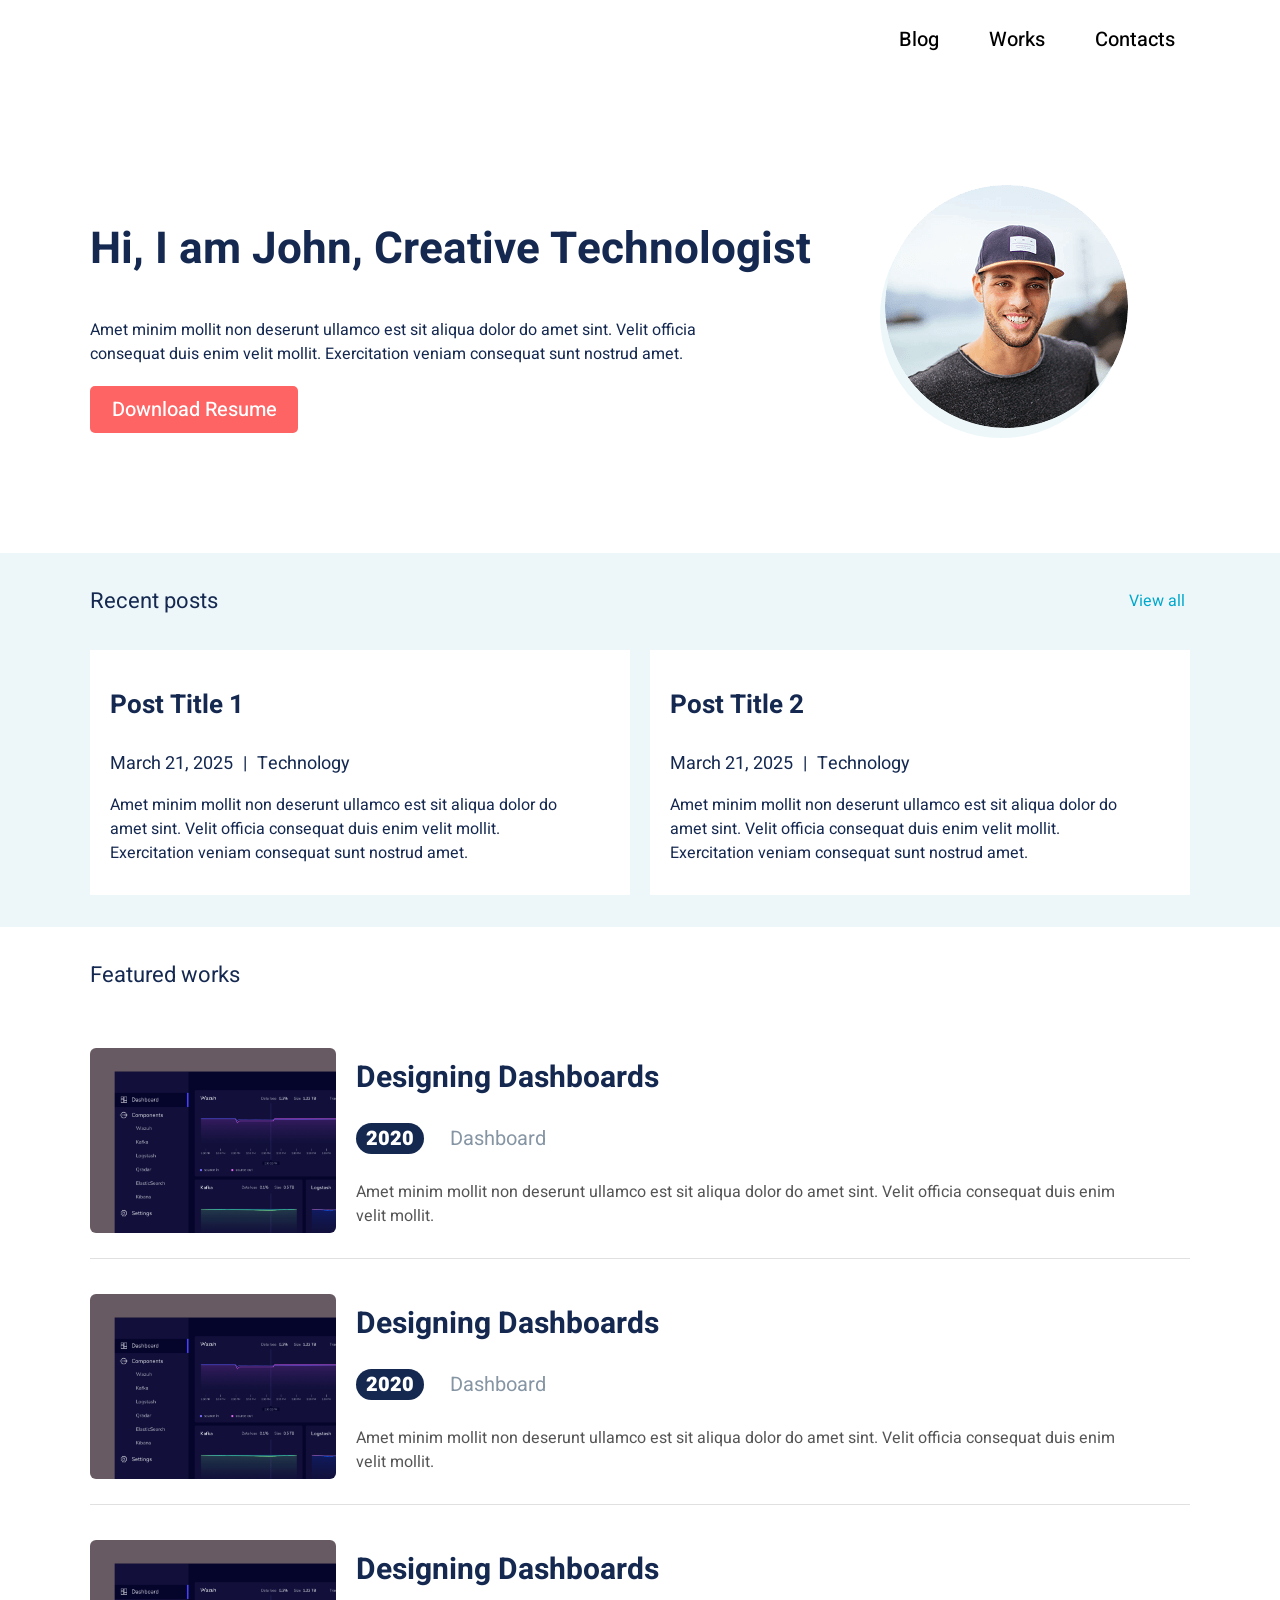
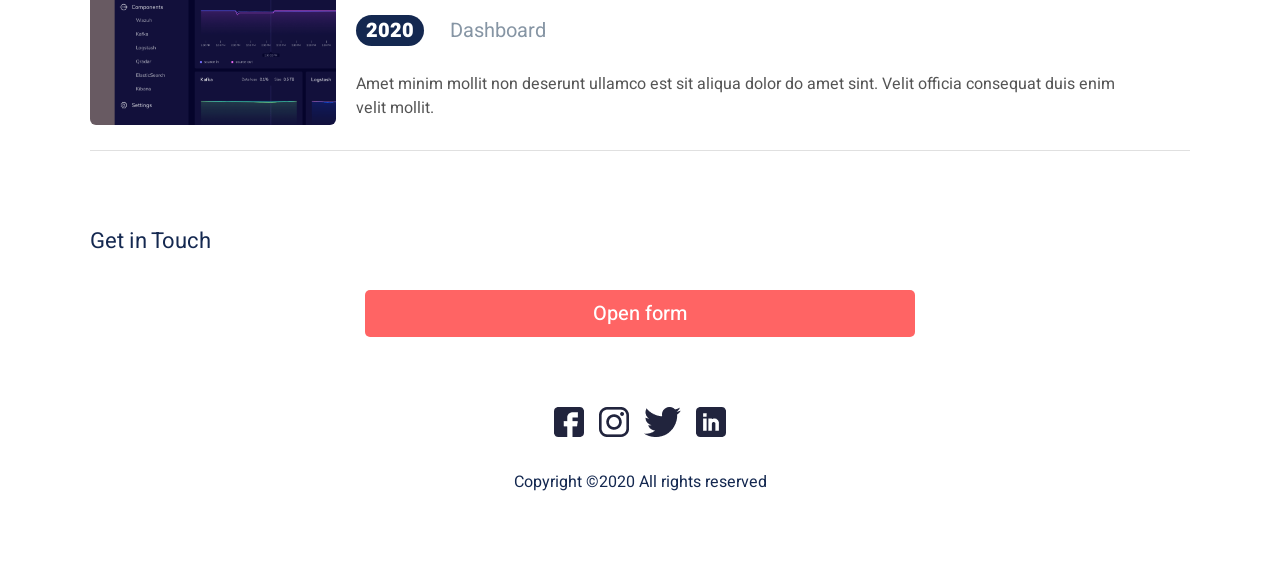
==== index.html @ a9d8d9ff "add popup form" ====
<!DOCTYPE html>
<html lang="en">

<head>
    <meta charset="UTF-8">
    <meta name="viewport" content="width=device-width, initial-scale=1.0">
    <meta name="description" content="A portfolio is a demonstration of my work and projects.">
    <meta name="keywords" content="portfolio, web development, projects, design">
    <meta name="author" content="Maxim Vershinin">
    <meta name="robots" content="index, follow">

    <title>Portfolio</title>

    <link rel="icon" href="assets/images/icon.ico" type="image/x-icon">
    <link rel="stylesheet" href="assets/css/style.css">

    <meta property="og:title" content="Portfolio">
    <meta property="og:description" content="A portfolio is a demonstration of my work and projects.">
    <meta property="og:image" content="assets/images/photo.png">
    <meta property="og:url" content="https://maxthefirst.github.io/">
    <meta property="og:type" content="website">

    <link rel="stylesheet" href="assets/css/style.css">

    <style>
        /* math */
        @font-face {
            font-family: 'Heebo';
            font-style: normal;
            font-weight: 100 900;
            font-display: swap;
            src: url('assets/fonts/NGS6v5_NC0k9P9GKTbFzsQ.woff2') format('woff2');
            unicode-range: U+0302-0303, U+0305, U+0307-0308, U+0310, U+0312, U+0315, U+031A, U+0326-0327, U+032C, U+032F-0330, U+0332-0333, U+0338, U+033A, U+0346, U+034D, U+0391-03A1, U+03A3-03A9, U+03B1-03C9, U+03D1, U+03D5-03D6, U+03F0-03F1, U+03F4-03F5, U+2016-2017, U+2034-2038, U+203C, U+2040, U+2043, U+2047, U+2050, U+2057, U+205F, U+2070-2071, U+2074-208E, U+2090-209C, U+20D0-20DC, U+20E1, U+20E5-20EF, U+2100-2112, U+2114-2115, U+2117-2121, U+2123-214F, U+2190, U+2192, U+2194-21AE, U+21B0-21E5, U+21F1-21F2, U+21F4-2211, U+2213-2214, U+2216-22FF, U+2308-230B, U+2310, U+2319, U+231C-2321, U+2336-237A, U+237C, U+2395, U+239B-23B7, U+23D0, U+23DC-23E1, U+2474-2475, U+25AF, U+25B3, U+25B7, U+25BD, U+25C1, U+25CA, U+25CC, U+25FB, U+266D-266F, U+27C0-27FF, U+2900-2AFF, U+2B0E-2B11, U+2B30-2B4C, U+2BFE, U+3030, U+FF5B, U+FF5D, U+1D400-1D7FF, U+1EE00-1EEFF;
        }

        /* symbols */
        @font-face {
            font-family: 'Heebo';
            font-style: normal;
            font-weight: 100 900;
            font-display: swap;
            src: url('assets/fonts/NGS6v5_NC0k9P9GYTbFzsQ.woff2') format('woff2');
            unicode-range: U+0001-000C, U+000E-001F, U+007F-009F, U+20DD-20E0, U+20E2-20E4, U+2150-218F, U+2190, U+2192, U+2194-2199, U+21AF, U+21E6-21F0, U+21F3, U+2218-2219, U+2299, U+22C4-22C6, U+2300-243F, U+2440-244A, U+2460-24FF, U+25A0-27BF, U+2800-28FF, U+2921-2922, U+2981, U+29BF, U+29EB, U+2B00-2BFF, U+4DC0-4DFF, U+FFF9-FFFB, U+10140-1018E, U+10190-1019C, U+101A0, U+101D0-101FD, U+102E0-102FB, U+10E60-10E7E, U+1D2C0-1D2D3, U+1D2E0-1D37F, U+1F000-1F0FF, U+1F100-1F1AD, U+1F1E6-1F1FF, U+1F30D-1F30F, U+1F315, U+1F31C, U+1F31E, U+1F320-1F32C, U+1F336, U+1F378, U+1F37D, U+1F382, U+1F393-1F39F, U+1F3A7-1F3A8, U+1F3AC-1F3AF, U+1F3C2, U+1F3C4-1F3C6, U+1F3CA-1F3CE, U+1F3D4-1F3E0, U+1F3ED, U+1F3F1-1F3F3, U+1F3F5-1F3F7, U+1F408, U+1F415, U+1F41F, U+1F426, U+1F43F, U+1F441-1F442, U+1F444, U+1F446-1F449, U+1F44C-1F44E, U+1F453, U+1F46A, U+1F47D, U+1F4A3, U+1F4B0, U+1F4B3, U+1F4B9, U+1F4BB, U+1F4BF, U+1F4C8-1F4CB, U+1F4D6, U+1F4DA, U+1F4DF, U+1F4E3-1F4E6, U+1F4EA-1F4ED, U+1F4F7, U+1F4F9-1F4FB, U+1F4FD-1F4FE, U+1F503, U+1F507-1F50B, U+1F50D, U+1F512-1F513, U+1F53E-1F54A, U+1F54F-1F5FA, U+1F610, U+1F650-1F67F, U+1F687, U+1F68D, U+1F691, U+1F694, U+1F698, U+1F6AD, U+1F6B2, U+1F6B9-1F6BA, U+1F6BC, U+1F6C6-1F6CF, U+1F6D3-1F6D7, U+1F6E0-1F6EA, U+1F6F0-1F6F3, U+1F6F7-1F6FC, U+1F700-1F7FF, U+1F800-1F80B, U+1F810-1F847, U+1F850-1F859, U+1F860-1F887, U+1F890-1F8AD, U+1F8B0-1F8BB, U+1F8C0-1F8C1, U+1F900-1F90B, U+1F93B, U+1F946, U+1F984, U+1F996, U+1F9E9, U+1FA00-1FA6F, U+1FA70-1FA7C, U+1FA80-1FA89, U+1FA8F-1FAC6, U+1FACE-1FADC, U+1FADF-1FAE9, U+1FAF0-1FAF8, U+1FB00-1FBFF;
        }

        /* latin-ext */
        @font-face {
            font-family: 'Heebo';
            font-style: normal;
            font-weight: 100 900;
            font-display: swap;
            src: url('assets/fonts/NGS6v5_NC0k9P9H4TbFzsQ.woff2') format('woff2');
            unicode-range: U+0100-02BA, U+02BD-02C5, U+02C7-02CC, U+02CE-02D7, U+02DD-02FF, U+0304, U+0308, U+0329, U+1D00-1DBF, U+1E00-1E9F, U+1EF2-1EFF, U+2020, U+20A0-20AB, U+20AD-20C0, U+2113, U+2C60-2C7F, U+A720-A7FF;
        }

        /* latin */
        @font-face {
            font-family: 'Heebo';
            font-style: normal;
            font-weight: 100 900;
            font-display: swap;
            src: url('assets/fonts/NGS6v5_NC0k9P9H2TbE.woff2') format('woff2');
            unicode-range: U+0000-00FF, U+0131, U+0152-0153, U+02BB-02BC, U+02C6, U+02DA, U+02DC, U+0304, U+0308, U+0329, U+2000-206F, U+20AC, U+2122, U+2191, U+2193, U+2212, U+2215, U+FEFF, U+FFFD;
        }

        html {
            scroll-behavior: smooth;
        }

        body {
            margin: 0;
            padding: 0;
            font-family: 'Heebo', sans-serif;
            font-weight: 400;
            font-size: 16px;
        }

        *,
        *:before,
        *:after {
            box-sizing: border-box;
        }

        h2 {
            font-size: 22px;
            font-weight: 400;
            line-height: 60px;
            letter-spacing: 0px;
            vertical-align: bottom;
            color: #142850;
        }

        div:has(h2) {
            display: flex;
            justify-content: space-between;
            align-items: center;
            width: 100%;
        }

        @media (max-width: 756px) {
            div:has(h2) {
                justify-content: center;
            }

            h2 {
                font-size: 18px;
            }
        }

        p {
            color: #142850;
            font-size: 16px;
            margin-bottom: 20px;
            padding-right: 50px;
        }

        .container {
            display: flex;
            width: 100%;
            max-width: 1200px;
            margin: 0 auto;
            justify-content: space-between;
            align-items: center;
            padding-left: 50px;
            padding-right: 50px;
        }

        @media (max-width: 756px) {
            .container {
                padding-left: 20px;
                padding-right: 20px;
            }
        }
    </style>
</head>

<body>
    <header>
        <div class="container">
            <div class="header__inner">
                <input type="checkbox" id="menu-toggle" class="menu-checkbox">
                <label for="menu-toggle" class="menu-icon">☰</label>

                <nav class="nav">
                    <a href="#posts" class="nav__link">Blog</a>
                    <a href="#works" class="nav__link">Works</a>
                    <a href="#contact" class="nav__link">Contacts</a>
                </nav>
            </div>
        </div>
    </header>

    <section class="intro">
        <div class="container">
            <div class="intro__inner">
                <div class="intro__content">
                    <h1 class="intro__title">Hi, I am John, Creative Technologist</h1>
                    <p class="intro__text">Amet minim mollit non deserunt ullamco est sit aliqua dolor do amet sint.
                        Velit officia consequat duis enim velit mollit. Exercitation veniam consequat sunt nostrud amet.
                    </p>
                    <a href="#" class="button intro__button">Download Resume</a>
                </div>
                <div class="intro__photo">
                    <div class="intro__photo-bg"></div>
                    <img src="assets/images/photo.png" alt="avatar">
                </div>
            </div>
        </div>
    </section>

    <div class="posts" id="posts">
        <div class="container">
            <div class="posts__inner">
                <div class="posts__header">
                    <h2 class="posts__title">Recent posts</h2>
                    <a href="#" class="posts__link">View all</a>
                </div>
                <div class="posts__content">
                    <div class="post">
                        <h3 class="post__title">Post Title 1</h3>
                        <div class="post__info">
                            <span class="post__date">March 21, 2025</span>
                            <span class="post__separator">|</span>
                            <span class="post__category">Technology</span>
                        </div>
                        <p class="post__description">Amet minim mollit non deserunt ullamco est sit aliqua dolor do amet
                            sint. Velit officia consequat duis enim velit mollit. Exercitation veniam consequat sunt
                            nostrud amet.</p>
                    </div>
                    <div class="post">
                        <h3 class="post__title">Post Title 2</h3>
                        <div class="post__info">
                            <span class="post__date">March 21, 2025</span>
                            <span class="post__separator">|</span>
                            <span class="post__category">Technology</span>
                        </div>
                        <p class="post__description">Amet minim mollit non deserunt ullamco est sit aliqua dolor do amet
                            sint. Velit officia consequat duis enim velit mollit. Exercitation veniam consequat sunt
                            nostrud amet.</p>
                    </div>
                </div>
            </div>
        </div>
    </div>
    <div class="works" id="works">
        <div class="container">
            <div class="works__inner">
                <div class="works__header">
                    <h2 class="works__title">Featured works</h2>
                </div>
                <div class="works__content">
                    <div class="work">
                        <img src="assets/images/work1.png" alt="work" class="work__image">
                        <div class="work__text">
                            <h3 class="work__title">Designing Dashboards</h3>
                            <div class="work__info">
                                <span class="work__year">2020</span>
                                <span class="work__category">Dashboard</span>
                            </div>
                            <p class="work__description">
                                Amet minim mollit non deserunt ullamco est sit aliqua dolor do amet sint. Velit officia
                                consequat duis enim velit mollit.
                            </p>
                        </div>
                    </div>
                    <div class="work">
                        <img src="assets/images/work1.png" alt="work" class="work__image">
                        <div class="work__text">
                            <h3 class="work__title">Designing Dashboards</h3>
                            <div class="work__info">
                                <span class="work__year">2020</span>
                                <span class="work__category">Dashboard</span>
                            </div>
                            <p class="work__description">
                                Amet minim mollit non deserunt ullamco est sit aliqua dolor do amet sint. Velit officia
                                consequat duis enim velit mollit.
                            </p>
                        </div>
                    </div>
                    <div class="work">
                        <img src="assets/images/work1.png" alt="work" class="work__image">
                        <div class="work__text">
                            <h3 class="work__title">Designing Dashboards</h3>
                            <div class="work__info">
                                <span class="work__year">2020</span>
                                <span class="work__category">Dashboard</span>
                            </div>
                            <p class="work__description">
                                Amet minim mollit non deserunt ullamco est sit aliqua dolor do amet sint. Velit officia
                                consequat duis enim velit mollit.
                            </p>
                        </div>
                    </div>
                </div>
            </div>
        </div>
    </div>
    <div class="contact" id="contact">
        <div class="container">
            <div class="contact__inner">
                <div class="contact__header">
                    <h2 class="contact__title">Get in Touch</h2>
                </div>
                <div class="contact__content">
                    <a href="#" class="button contact__open__button">Open form</a>    
                </div>
            </div>
        </div>
    </div>

    <div class="pop_up">
        <div class="pop_up_container">
            <div class="pop_up__body">
                <h3 class="form__title">Contact Us</h2>
                <form action="#" method="post" class="contact__form">
                    <div class="form__group">
                        <label for="name">Name</label>
                        <div class="error-message" id="error-name"></div>
                        <input type="text" id="name" name="name" placeholder="Your Name">
                    </div>
                    <div class="form__group">
                        <label for="email">Email</label>
                        <div class="error-message" id="error-email"></div>
                        <input type="text" id="email" name="email" placeholder="Your Email">
                    </div>
                    <div class="form__group">
                        <label for="message">Message</label>
                        <div class="error-message" id="error-message"></div>
                        <textarea id="message" name="message" placeholder="Your Message"></textarea>
                    </div>                    
                    <button type="submit" class="button contact__button">Send Message</button>
                </form>
                <div class="pop_up__close">&#10006</div>
            </div>
        </div>
    </div>    

    <div class="end">
        <div class="container">
            <div class="end__inner">
                <div class="end__icons">
                    <a href="#">
                        <img src="assets/images/end_block/fb.png" alt="facebook">
                    </a>
                    <a href="#">
                        <img src="assets/images/end_block/insta.png" alt="instagram">
                    </a>
                    <a href="#">
                        <img src="assets/images/end_block/tw.png" alt="twitter">
                    </a>
                    <a href="#">
                        <img src="assets/images/end_block/Linkedin.png" alt="Linkedin">
                    </a>
                </div>
                <div class="end__content">
                    <p class="end__text">Copyright ©2020 All rights reserved</p>
                </div>
            </div>
        </div>
    </div>

    <script type="module" src="js/main.js"></script>
</body>

</html>
---- assets/css/style.css ----
.button{display:inline-block;background-color:#FF6464;color:#fff;text-align:center;line-height:47px;text-decoration:none;font-weight:500;font-size:20px;letter-spacing:0px;border-radius:5px}.button:hover{background-color:#ff3131}.no-scroll{overflow:hidden}header{position:relative;width:100%;padding:20px 0}.header__inner{display:flex;justify-content:flex-end;align-items:center;width:100%;position:relative}.nav{display:flex;gap:20px}.nav__link{text-decoration:none;color:#000;padding:10px 15px;font-weight:500;font-size:20px;line-height:100%}.nav__link:hover{color:#FF6464}.menu-checkbox{display:none}.menu-icon{display:none;font-size:30px;cursor:pointer}@media (max-width:756px){.nav{display:none;flex-direction:column;position:absolute;top:60px;right:0;background:white;box-shadow:0 4px 6px rgba(0,0,0,0.1);width:200px;padding:10px 0;z-index:10}.menu-icon{display:block;z-index:20}.menu-checkbox:checked~.nav{display:flex}}.intro__inner{display:flex;justify-content:space-between;align-items:center;padding-top:100px;padding-bottom:120px;position:relative}.intro__content{flex:2}.intro__title{color:#142850;font-size:44px}.intro__button{width:208px;height:47px}.intro__button:hover{background-color:#ff3131}.intro__photo{flex:1;position:relative;display:flex;justify-content:center;align-items:center}.intro__photo img{width:243px;height:243px;border-radius:50%;object-fit:cover;position:absolute;z-index:2}.intro__photo::before{content:"";width:243px;height:243px;background-color:#EDF7FA;border-radius:50%;position:relative;bottom:-10px;left:-5px;z-index:1}@media (max-width:756px){.intro__inner{flex-direction:column;align-items:center;padding-top:50px;padding-bottom:50px}.intro__photo{margin-bottom:20px;order:1}.intro__content{text-align:center;order:10}.intro__title{font-size:32px}}.posts{background-color:#EDF7FA}.posts__inner{display:flex;flex-direction:column;position:relative;width:100%;align-items:stretch;padding-bottom:32px}.posts__link{line-height:100%;letter-spacing:0px;text-align:right;color:#00A8CC;padding:5px;text-decoration:none}.posts__content{display:grid;grid-template-columns:repeat(2, 1fr);gap:20px}.post{background-color:white;padding:10px 20px}.post__title{font-size:26px;color:#142850}.post__info{display:flex;align-items:center;width:70%;font-size:18px;color:#142850;margin-bottom:10px}.post__date{white-space:nowrap}.post__separator{margin:0 10px}@media (max-width:756px){.posts__link{display:none}.posts__content{display:grid;grid-template-columns:repeat(1, 1fr)}}.works__inner{display:flex;flex-direction:column;position:relative;width:100%;align-items:stretch;padding-bottom:32px}.works__content{display:flex;flex-direction:column;width:100%}.work{display:flex;flex-direction:row;align-items:center;gap:20px;margin:10px 0;padding-bottom:10px;border-bottom:1px solid #E0E0E0;width:100%}.work__image{max-width:246px;height:auto;border-radius:6px;flex-shrink:0}.work__text{display:flex;flex-direction:column;flex-grow:1}.work__title{font-weight:700;font-size:30px;line-height:100%;letter-spacing:0px;color:#142850}.work__info{display:flex;align-items:center;font-size:20px;margin-bottom:10px}.work__year{background-color:#142850;color:white;padding:1px 10px;border-radius:16px;font-weight:900;white-space:nowrap}.work__category{margin-left:26px;color:#8695A4}.work__description{color:#555}@media (max-width:756px){.works__content .work:nth-child(n+2){display:none}.work{flex-direction:column}.work__image{max-width:340px;width:100%;margin:0}.work__title{font-size:24px}.work__info{font-size:16px}}.contact__inner{display:flex;flex-direction:column;position:relative}.contact__content{width:100%;display:flex;flex-direction:column;align-items:center;position:relative}.contact__open__button{width:50%}.pop_up{display:none;align-items:center;justify-content:center;width:100%;height:100%;position:fixed;top:0;left:0;background-color:transparent;z-index:100;transform:scale(0);transition:.4s ease-in-out}.pop_up.active{display:flex;transform:scale(1);background-color:rgba(0,0,0,0.8)}.pop_up_container{background-color:#fff;border-radius:10px;width:500px;padding:40px 30px;text-align:center;position:relative;box-shadow:0 10px 30px rgba(0,0,0,0.2)}.pop_up_body{display:flex;flex-direction:column;align-items:center}.form__title{font-size:22px;font-weight:400;line-height:60px;letter-spacing:0px;margin-bottom:30px;color:#142850}.contact__form{display:flex;flex-direction:column;width:100%}.form__group{display:flex;flex-direction:column;margin-bottom:15px;text-align:left}label{font-size:16px;font-weight:600;margin-bottom:5px;color:#142850}input,textarea{width:100%;padding:10px;border:1px solid #ddd;border-radius:6px;font-size:16px}textarea{resize:vertical;min-height:120px}input.error,textarea.error{border:2px solid #e74c3c;background-color:#fff6f6}.error-message{color:#e74c3c;font-size:.875rem;margin-bottom:4px;display:none}.error-message.active{display:block}.contact__button{border:none}.pop_up__close{position:absolute;top:10px;right:10px;font-size:24px;color:#142850;cursor:pointer}@media (max-width:600px){.pop_up_container{width:90%;padding:30px 20px}.form__title{font-size:22px}}.end__inner{display:flex;flex-direction:column;align-items:center;justify-content:center;text-align:center;width:100%;margin-top:70px;margin-bottom:50px}.end__icons{display:flex;gap:15px;justify-content:center}.end__content{margin-top:10px;width:100%}.end__text{padding:0}
---- assets/css/style.css ----
.button{display:inline-block;background-color:#FF6464;color:#fff;text-align:center;line-height:47px;text-decoration:none;font-weight:500;font-size:20px;letter-spacing:0px;border-radius:5px}.button:hover{background-color:#ff3131}.no-scroll{overflow:hidden}header{position:relative;width:100%;padding:20px 0}.header__inner{display:flex;justify-content:flex-end;align-items:center;width:100%;position:relative}.nav{display:flex;gap:20px}.nav__link{text-decoration:none;color:#000;padding:10px 15px;font-weight:500;font-size:20px;line-height:100%}.nav__link:hover{color:#FF6464}.menu-checkbox{display:none}.menu-icon{display:none;font-size:30px;cursor:pointer}@media (max-width:756px){.nav{display:none;flex-direction:column;position:absolute;top:60px;right:0;background:white;box-shadow:0 4px 6px rgba(0,0,0,0.1);width:200px;padding:10px 0;z-index:10}.menu-icon{display:block;z-index:20}.menu-checkbox:checked~.nav{display:flex}}.intro__inner{display:flex;justify-content:space-between;align-items:center;padding-top:100px;padding-bottom:120px;position:relative}.intro__content{flex:2}.intro__title{color:#142850;font-size:44px}.intro__button{width:208px;height:47px}.intro__button:hover{background-color:#ff3131}.intro__photo{flex:1;position:relative;display:flex;justify-content:center;align-items:center}.intro__photo img{width:243px;height:243px;border-radius:50%;object-fit:cover;position:absolute;z-index:2}.intro__photo::before{content:"";width:243px;height:243px;background-color:#EDF7FA;border-radius:50%;position:relative;bottom:-10px;left:-5px;z-index:1}@media (max-width:756px){.intro__inner{flex-direction:column;align-items:center;padding-top:50px;padding-bottom:50px}.intro__photo{margin-bottom:20px;order:1}.intro__content{text-align:center;order:10}.intro__title{font-size:32px}}.posts{background-color:#EDF7FA}.posts__inner{display:flex;flex-direction:column;position:relative;width:100%;align-items:stretch;padding-bottom:32px}.posts__link{line-height:100%;letter-spacing:0px;text-align:right;color:#00A8CC;padding:5px;text-decoration:none}.posts__content{display:grid;grid-template-columns:repeat(2, 1fr);gap:20px}.post{background-color:white;padding:10px 20px}.post__title{font-size:26px;color:#142850}.post__info{display:flex;align-items:center;width:70%;font-size:18px;color:#142850;margin-bottom:10px}.post__date{white-space:nowrap}.post__separator{margin:0 10px}@media (max-width:756px){.posts__link{display:none}.posts__content{display:grid;grid-template-columns:repeat(1, 1fr)}}.works__inner{display:flex;flex-direction:column;position:relative;width:100%;align-items:stretch;padding-bottom:32px}.works__content{display:flex;flex-direction:column;width:100%}.work{display:flex;flex-direction:row;align-items:center;gap:20px;margin:10px 0;padding-bottom:10px;border-bottom:1px solid #E0E0E0;width:100%}.work__image{max-width:246px;height:auto;border-radius:6px;flex-shrink:0}.work__text{display:flex;flex-direction:column;flex-grow:1}.work__title{font-weight:700;font-size:30px;line-height:100%;letter-spacing:0px;color:#142850}.work__info{display:flex;align-items:center;font-size:20px;margin-bottom:10px}.work__year{background-color:#142850;color:white;padding:1px 10px;border-radius:16px;font-weight:900;white-space:nowrap}.work__category{margin-left:26px;color:#8695A4}.work__description{color:#555}@media (max-width:756px){.works__content .work:nth-child(n+2){display:none}.work{flex-direction:column}.work__image{max-width:340px;width:100%;margin:0}.work__title{font-size:24px}.work__info{font-size:16px}}.contact__inner{display:flex;flex-direction:column;position:relative}.contact__content{width:100%;display:flex;flex-direction:column;align-items:center;position:relative}.contact__open__button{width:50%}.pop_up{display:none;align-items:center;justify-content:center;width:100%;height:100%;position:fixed;top:0;left:0;background-color:transparent;z-index:100;transform:scale(0);transition:.4s ease-in-out}.pop_up.active{display:flex;transform:scale(1);background-color:rgba(0,0,0,0.8)}.pop_up_container{background-color:#fff;border-radius:10px;width:500px;padding:40px 30px;text-align:center;position:relative;box-shadow:0 10px 30px rgba(0,0,0,0.2)}.pop_up_body{display:flex;flex-direction:column;align-items:center}.form__title{font-size:22px;font-weight:400;line-height:60px;letter-spacing:0px;margin-bottom:30px;color:#142850}.contact__form{display:flex;flex-direction:column;width:100%}.form__group{display:flex;flex-direction:column;margin-bottom:15px;text-align:left}label{font-size:16px;font-weight:600;margin-bottom:5px;color:#142850}input,textarea{width:100%;padding:10px;border:1px solid #ddd;border-radius:6px;font-size:16px}textarea{resize:vertical;min-height:120px}input.error,textarea.error{border:2px solid #e74c3c;background-color:#fff6f6}.error-message{color:#e74c3c;font-size:.875rem;margin-bottom:4px;display:none}.error-message.active{display:block}.contact__button{border:none}.pop_up__close{position:absolute;top:10px;right:10px;font-size:24px;color:#142850;cursor:pointer}@media (max-width:600px){.pop_up_container{width:90%;padding:30px 20px}.form__title{font-size:22px}}.end__inner{display:flex;flex-direction:column;align-items:center;justify-content:center;text-align:center;width:100%;margin-top:70px;margin-bottom:50px}.end__icons{display:flex;gap:15px;justify-content:center}.end__content{margin-top:10px;width:100%}.end__text{padding:0}
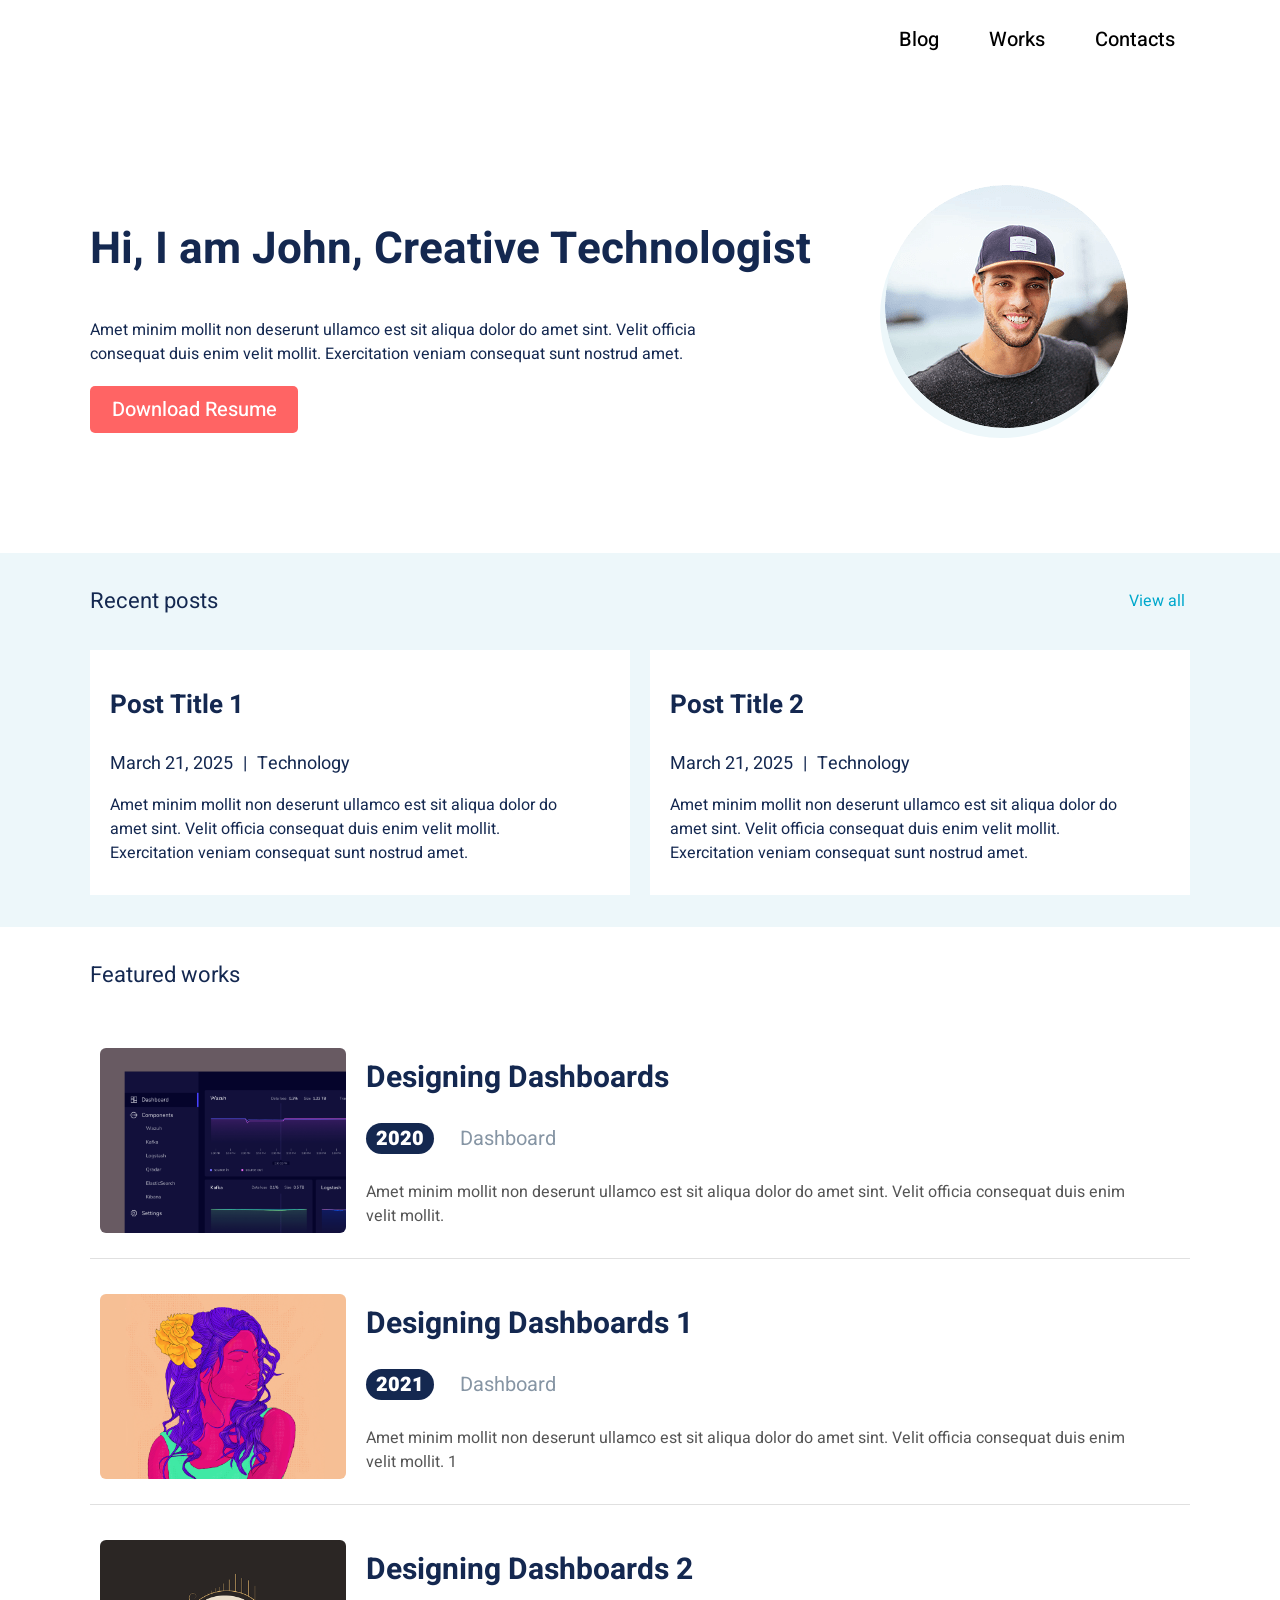
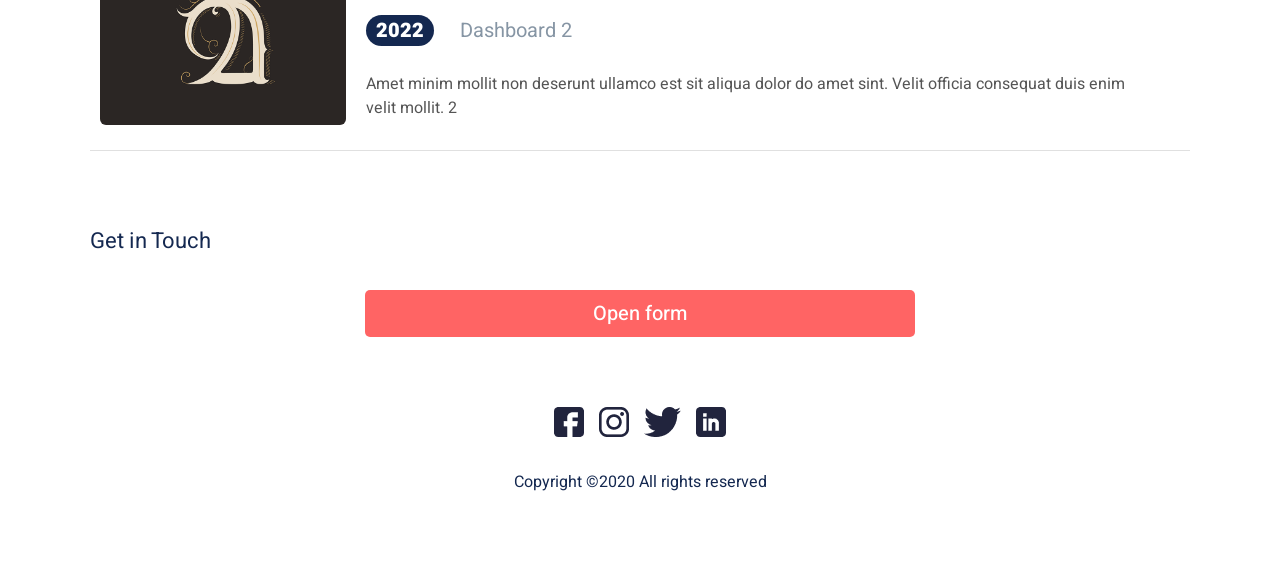
==== commit 91bedd99: "add gallery" ====
--- a/index.html
+++ b/index.html
@@ -210,7 +210,7 @@
                 </div>
                 <div class="works__content">
                     <div class="work">
-                        <img src="assets/images/work1.png" alt="work" class="work__image">
+                        <img src="assets/images/works/work1.png" alt="work" class="work__image">
                         <div class="work__text">
                             <h3 class="work__title">Designing Dashboards</h3>
                             <div class="work__info">
@@ -224,30 +224,30 @@
                         </div>
                     </div>
                     <div class="work">
-                        <img src="assets/images/work1.png" alt="work" class="work__image">
+                        <img src="assets/images/works/work2.png" alt="work" class="work__image">
                         <div class="work__text">
-                            <h3 class="work__title">Designing Dashboards</h3>
+                            <h3 class="work__title">Designing Dashboards 1</h3>
                             <div class="work__info">
-                                <span class="work__year">2020</span>
+                                <span class="work__year">2021</span>
                                 <span class="work__category">Dashboard</span>
                             </div>
                             <p class="work__description">
                                 Amet minim mollit non deserunt ullamco est sit aliqua dolor do amet sint. Velit officia
-                                consequat duis enim velit mollit.
+                                consequat duis enim velit mollit. 1
                             </p>
                         </div>
                     </div>
                     <div class="work">
-                        <img src="assets/images/work1.png" alt="work" class="work__image">
+                        <img src="assets/images/works/work3.png" alt="work" class="work__image">
                         <div class="work__text">
-                            <h3 class="work__title">Designing Dashboards</h3>
+                            <h3 class="work__title">Designing Dashboards 2</h3>
                             <div class="work__info">
-                                <span class="work__year">2020</span>
-                                <span class="work__category">Dashboard</span>
+                                <span class="work__year">2022</span>
+                                <span class="work__category">Dashboard 2</span>
                             </div>
                             <p class="work__description">
                                 Amet minim mollit non deserunt ullamco est sit aliqua dolor do amet sint. Velit officia
-                                consequat duis enim velit mollit.
+                                consequat duis enim velit mollit. 2
                             </p>
                         </div>
                     </div>
@@ -255,6 +255,27 @@
             </div>
         </div>
     </div>
+
+    <div class="pop_up gallery__pop_up">
+        <div class="arrow arrow__left">&larr;</div>
+        <div class="pop_up_container gallery__container">
+            <div class="pop_up__body gallery__body">
+                <img src="assets/images/works/work1.png" alt="work" class="work__image gallery__image">
+                <div class="work__text gallery__text">
+                    <h3 class="work__title gallery__title">Designing Dashboards</h3>
+                    <div class="work__info gallery__info">
+                        <span class="work__year gallery__year">2020</span>
+                        <span class="work__category gallery__category">DAG</span>
+                    </div>
+                    <p class="work__description gallery__description">Amet minim mollit non deserunt ullamco est sit aliqua dolor do amet sint. Velit officia
+                        consequat duis enim velit mollit. 2</p>
+                </div>
+            </div>
+        </div>
+        <div class="arrow arrow__right">&rarr;</div>
+        <div class="pop_up__close gallery__close">&#10006</div>
+    </div>    
+
     <div class="contact" id="contact">
         <div class="container">
             <div class="contact__inner">
@@ -268,9 +289,9 @@
         </div>
     </div>
 
-    <div class="pop_up">
-        <div class="pop_up_container">
-            <div class="pop_up__body">
+    <div class="pop_up form__pop_up">
+        <div class="pop_up_container form__container">
+            <div class="pop_up__body form__body">
                 <h3 class="form__title">Contact Us</h2>
                 <form action="#" method="post" class="contact__form">
                     <div class="form__group">
@@ -290,9 +311,9 @@
                     </div>                    
                     <button type="submit" class="button contact__button">Send Message</button>
                 </form>
-                <div class="pop_up__close">&#10006</div>
-            </div>
-        </div>
+            </div>
+        </div>
+        <div class="pop_up__close form__close">&#10006</div>
     </div>    
 
     <div class="end">
--- a/assets/css/style.css
+++ b/assets/css/style.css
@@ -1 +1 @@
-.button{display:inline-block;background-color:#FF6464;color:#fff;text-align:center;line-height:47px;text-decoration:none;font-weight:500;font-size:20px;letter-spacing:0px;border-radius:5px}.button:hover{background-color:#ff3131}.no-scroll{overflow:hidden}header{position:relative;width:100%;padding:20px 0}.header__inner{display:flex;justify-content:flex-end;align-items:center;width:100%;position:relative}.nav{display:flex;gap:20px}.nav__link{text-decoration:none;color:#000;padding:10px 15px;font-weight:500;font-size:20px;line-height:100%}.nav__link:hover{color:#FF6464}.menu-checkbox{display:none}.menu-icon{display:none;font-size:30px;cursor:pointer}@media (max-width:756px){.nav{display:none;flex-direction:column;position:absolute;top:60px;right:0;background:white;box-shadow:0 4px 6px rgba(0,0,0,0.1);width:200px;padding:10px 0;z-index:10}.menu-icon{display:block;z-index:20}.menu-checkbox:checked~.nav{display:flex}}.intro__inner{display:flex;justify-content:space-between;align-items:center;padding-top:100px;padding-bottom:120px;position:relative}.intro__content{flex:2}.intro__title{color:#142850;font-size:44px}.intro__button{width:208px;height:47px}.intro__button:hover{background-color:#ff3131}.intro__photo{flex:1;position:relative;display:flex;justify-content:center;align-items:center}.intro__photo img{width:243px;height:243px;border-radius:50%;object-fit:cover;position:absolute;z-index:2}.intro__photo::before{content:"";width:243px;height:243px;background-color:#EDF7FA;border-radius:50%;position:relative;bottom:-10px;left:-5px;z-index:1}@media (max-width:756px){.intro__inner{flex-direction:column;align-items:center;padding-top:50px;padding-bottom:50px}.intro__photo{margin-bottom:20px;order:1}.intro__content{text-align:center;order:10}.intro__title{font-size:32px}}.posts{background-color:#EDF7FA}.posts__inner{display:flex;flex-direction:column;position:relative;width:100%;align-items:stretch;padding-bottom:32px}.posts__link{line-height:100%;letter-spacing:0px;text-align:right;color:#00A8CC;padding:5px;text-decoration:none}.posts__content{display:grid;grid-template-columns:repeat(2, 1fr);gap:20px}.post{background-color:white;padding:10px 20px}.post__title{font-size:26px;color:#142850}.post__info{display:flex;align-items:center;width:70%;font-size:18px;color:#142850;margin-bottom:10px}.post__date{white-space:nowrap}.post__separator{margin:0 10px}@media (max-width:756px){.posts__link{display:none}.posts__content{display:grid;grid-template-columns:repeat(1, 1fr)}}.works__inner{display:flex;flex-direction:column;position:relative;width:100%;align-items:stretch;padding-bottom:32px}.works__content{display:flex;flex-direction:column;width:100%}.work{display:flex;flex-direction:row;align-items:center;gap:20px;margin:10px 0;padding-bottom:10px;border-bottom:1px solid #E0E0E0;width:100%}.work__image{max-width:246px;height:auto;border-radius:6px;flex-shrink:0}.work__text{display:flex;flex-direction:column;flex-grow:1}.work__title{font-weight:700;font-size:30px;line-height:100%;letter-spacing:0px;color:#142850}.work__info{display:flex;align-items:center;font-size:20px;margin-bottom:10px}.work__year{background-color:#142850;color:white;padding:1px 10px;border-radius:16px;font-weight:900;white-space:nowrap}.work__category{margin-left:26px;color:#8695A4}.work__description{color:#555}@media (max-width:756px){.works__content .work:nth-child(n+2){display:none}.work{flex-direction:column}.work__image{max-width:340px;width:100%;margin:0}.work__title{font-size:24px}.work__info{font-size:16px}}.contact__inner{display:flex;flex-direction:column;position:relative}.contact__content{width:100%;display:flex;flex-direction:column;align-items:center;position:relative}.contact__open__button{width:50%}.pop_up{display:none;align-items:center;justify-content:center;width:100%;height:100%;position:fixed;top:0;left:0;background-color:transparent;z-index:100;transform:scale(0);transition:.4s ease-in-out}.pop_up.active{display:flex;transform:scale(1);background-color:rgba(0,0,0,0.8)}.pop_up_container{background-color:#fff;border-radius:10px;width:500px;padding:40px 30px;text-align:center;position:relative;box-shadow:0 10px 30px rgba(0,0,0,0.2)}.pop_up_body{display:flex;flex-direction:column;align-items:center}.form__title{font-size:22px;font-weight:400;line-height:60px;letter-spacing:0px;margin-bottom:30px;color:#142850}.contact__form{display:flex;flex-direction:column;width:100%}.form__group{display:flex;flex-direction:column;margin-bottom:15px;text-align:left}label{font-size:16px;font-weight:600;margin-bottom:5px;color:#142850}input,textarea{width:100%;padding:10px;border:1px solid #ddd;border-radius:6px;font-size:16px}textarea{resize:vertical;min-height:120px}input.error,textarea.error{border:2px solid #e74c3c;background-color:#fff6f6}.error-message{color:#e74c3c;font-size:.875rem;margin-bottom:4px;display:none}.error-message.active{display:block}.contact__button{border:none}.pop_up__close{position:absolute;top:10px;right:10px;font-size:24px;color:#142850;cursor:pointer}@media (max-width:600px){.pop_up_container{width:90%;padding:30px 20px}.form__title{font-size:22px}}.end__inner{display:flex;flex-direction:column;align-items:center;justify-content:center;text-align:center;width:100%;margin-top:70px;margin-bottom:50px}.end__icons{display:flex;gap:15px;justify-content:center}.end__content{margin-top:10px;width:100%}.end__text{padding:0}+.button{display:inline-block;background-color:#FF6464;color:#fff;text-align:center;line-height:47px;text-decoration:none;font-weight:500;font-size:20px;letter-spacing:0px;border-radius:5px}.button:hover{background-color:#ff3131}.no-scroll{overflow:hidden}.pop_up{position:relative;display:none;align-items:center;justify-content:center;width:100%;height:100%;position:fixed;top:0;left:0;background-color:transparent;z-index:100;transform:scale(0);transition:.4s ease-in-out}.pop_up_container{background-color:white;text-align:center;display:flex;flex-direction:column;align-items:center;justify-content:center;position:relative;overflow:hidden;width:100%;box-shadow:0 10px 30px rgba(0,0,0,0.2);border-radius:16px}.pop_up.active{display:flex;transform:scale(1);background-color:rgba(0,0,0,0.8)}.pop_up__body{display:flex;flex-direction:column;align-items:center;width:100%;height:100%}.pop_up__close{position:absolute;top:10px;right:10px;font-size:24px;color:#FF6464;cursor:pointer;user-select:none;transition:.2s ease}.pop_up__close:hover{color:#ff3131;transform:scale(1.2)}header{position:relative;width:100%;padding:20px 0}.header__inner{display:flex;justify-content:flex-end;align-items:center;width:100%;position:relative}.nav{display:flex;gap:20px}.nav__link{text-decoration:none;color:#000;padding:10px 15px;font-weight:500;font-size:20px;line-height:100%}.nav__link:hover{color:#FF6464}.menu-checkbox{display:none}.menu-icon{display:none;font-size:30px;cursor:pointer}@media (max-width:756px){.nav{display:none;flex-direction:column;position:absolute;top:60px;right:0;background:white;box-shadow:0 4px 6px rgba(0,0,0,0.1);width:200px;padding:10px 0;z-index:10}.menu-icon{display:block;z-index:20}.menu-checkbox:checked~.nav{display:flex}}.intro__inner{display:flex;justify-content:space-between;align-items:center;padding-top:100px;padding-bottom:120px;position:relative}.intro__content{flex:2}.intro__title{color:#142850;font-size:44px}.intro__button{width:208px;height:47px}.intro__button:hover{background-color:#ff3131}.intro__photo{flex:1;position:relative;display:flex;justify-content:center;align-items:center}.intro__photo img{width:243px;height:243px;border-radius:50%;object-fit:cover;position:absolute;z-index:2}.intro__photo::before{content:"";width:243px;height:243px;background-color:#EDF7FA;border-radius:50%;position:relative;bottom:-10px;left:-5px;z-index:1}@media (max-width:756px){.intro__inner{flex-direction:column;align-items:center;padding-top:50px;padding-bottom:50px}.intro__photo{margin-bottom:20px;order:1}.intro__content{text-align:center;order:10}.intro__title{font-size:32px}}.posts{background-color:#EDF7FA}.posts__inner{display:flex;flex-direction:column;position:relative;width:100%;align-items:stretch;padding-bottom:32px}.posts__link{line-height:100%;letter-spacing:0px;text-align:right;color:#00A8CC;padding:5px;text-decoration:none}.posts__content{display:grid;grid-template-columns:repeat(2, 1fr);gap:20px}.post{background-color:white;padding:10px 20px}.post__title{font-size:26px;color:#142850}.post__info{display:flex;align-items:center;width:70%;font-size:18px;color:#142850;margin-bottom:10px}.post__date{white-space:nowrap}.post__separator{margin:0 10px}@media (max-width:756px){.posts__link{display:none}.posts__content{display:grid;grid-template-columns:repeat(1, 1fr)}}.works__inner{display:flex;flex-direction:column;position:relative;width:100%;align-items:stretch;padding-bottom:32px}.works__content{display:flex;flex-direction:column;width:100%}.work{display:flex;flex-direction:row;align-items:center;gap:20px;margin:10px 0;padding-bottom:10px;border-bottom:1px solid #E0E0E0;width:100%}.work:hover{border:1px solid #142850;background-color:rgba(0,0,0,0.02);box-shadow:0 0 8px 2px #142850;transition:all .3s ease}.work__image{max-width:246px;height:auto;border-radius:6px;flex-shrink:0;margin-left:10px}.work__text{display:flex;flex-direction:column}.work__title{font-weight:700;font-size:30px;line-height:100%;letter-spacing:0px;color:#142850}.work__info{display:flex;align-items:center;font-size:20px;margin-bottom:10px}.work__year{background-color:#142850;color:white;padding:1px 10px;border-radius:16px;font-weight:900;white-space:nowrap}.work__category{margin-left:26px;color:#8695A4}.work__description{color:#555}@media (max-width:756px){.works__content .work:nth-child(n+2){display:none}.work{flex-direction:column}.work__image{max-width:340px;width:100%;margin:0}.work__title{font-size:24px}.work__info{font-size:16px}}.contact__inner{display:flex;flex-direction:column;position:relative}.contact__content{width:100%;display:flex;flex-direction:column;align-items:center;position:relative}.contact__open__button{width:50%}.form__container{border-radius:10px;width:500px;padding:40px 30px}.form__title{font-size:22px;font-weight:400;line-height:60px;letter-spacing:0px;margin-bottom:30px;color:#142850}.contact__form{display:flex;flex-direction:column;width:100%}.form__group{display:flex;flex-direction:column;margin-bottom:15px;text-align:left}label{font-size:16px;font-weight:600;margin-bottom:5px;color:#142850}input,textarea{width:100%;padding:10px;border:1px solid #ddd;border-radius:6px;font-size:16px}textarea{resize:vertical;min-height:120px}input.error,textarea.error{border:2px solid #e74c3c;background-color:#fff6f6}.error-message{color:#e74c3c;font-size:.875rem;margin-bottom:4px;display:none}.error-message.active{display:block}.contact__button{border:none}@media (max-width:600px){.pop_up_container{width:90%;padding:30px 20px}.form__title{font-size:22px}}.gallery__container{width:70%;max-width:1000px;max-height:90vh;padding:24px;overflow:hidden;display:flex;flex-direction:column;align-items:center;justify-content:flex-start;gap:16px;box-sizing:border-box}.gallery__body{flex-direction:row}@media (max-width:756px){.gallery__body{flex-direction:column}}.gallery__image{width:100%;height:auto;max-height:60vh;border-radius:12px;object-fit:contain;padding:5px}.gallery__text{display:flex;flex-direction:column;overflow:auto;max-height:100%}.gallery__title{font-size:32px;font-weight:bold;color:#142850}@media (max-width:756px){.gallery__title{font-size:24px;margin:16px 0}}.gallery__info{display:flex;gap:24px;font-size:18px;margin-bottom:16px;margin-left:16px}@media (max-width:756px){.gallery__info{margin-bottom:10px}}.gallery__year{background-color:#142850;color:white;padding:4px 12px;border-radius:12px;font-weight:700}.gallery__description{text-align:left;font-size:18px;line-height:1.5;margin:16px}@media (max-width:756px){.gallery__description{font-size:16px;margin:8px}}.gallery__category{color:#8695A4}.arrow{display:none;position:absolute;top:50%;transform:translateY(-50%);font-size:48px;color:#FF6464;z-index:101;cursor:pointer;user-select:none;transition:.2s ease}.arrow:hover{color:#ff3131;transform:translateY(-50%) scale(1.2)}@media (max-width:756px){.arrow{font-size:36px}}.arrow__left{left:10px}.arrow__right{right:10px}.arrow.active{display:block}.end__inner{display:flex;flex-direction:column;align-items:center;justify-content:center;text-align:center;width:100%;margin-top:70px;margin-bottom:50px}.end__icons{display:flex;gap:15px;justify-content:center}.end__content{margin-top:10px;width:100%}.end__text{padding:0}
--- a/assets/css/style.css
+++ b/assets/css/style.css
@@ -1 +1 @@
-.button{display:inline-block;background-color:#FF6464;color:#fff;text-align:center;line-height:47px;text-decoration:none;font-weight:500;font-size:20px;letter-spacing:0px;border-radius:5px}.button:hover{background-color:#ff3131}.no-scroll{overflow:hidden}header{position:relative;width:100%;padding:20px 0}.header__inner{display:flex;justify-content:flex-end;align-items:center;width:100%;position:relative}.nav{display:flex;gap:20px}.nav__link{text-decoration:none;color:#000;padding:10px 15px;font-weight:500;font-size:20px;line-height:100%}.nav__link:hover{color:#FF6464}.menu-checkbox{display:none}.menu-icon{display:none;font-size:30px;cursor:pointer}@media (max-width:756px){.nav{display:none;flex-direction:column;position:absolute;top:60px;right:0;background:white;box-shadow:0 4px 6px rgba(0,0,0,0.1);width:200px;padding:10px 0;z-index:10}.menu-icon{display:block;z-index:20}.menu-checkbox:checked~.nav{display:flex}}.intro__inner{display:flex;justify-content:space-between;align-items:center;padding-top:100px;padding-bottom:120px;position:relative}.intro__content{flex:2}.intro__title{color:#142850;font-size:44px}.intro__button{width:208px;height:47px}.intro__button:hover{background-color:#ff3131}.intro__photo{flex:1;position:relative;display:flex;justify-content:center;align-items:center}.intro__photo img{width:243px;height:243px;border-radius:50%;object-fit:cover;position:absolute;z-index:2}.intro__photo::before{content:"";width:243px;height:243px;background-color:#EDF7FA;border-radius:50%;position:relative;bottom:-10px;left:-5px;z-index:1}@media (max-width:756px){.intro__inner{flex-direction:column;align-items:center;padding-top:50px;padding-bottom:50px}.intro__photo{margin-bottom:20px;order:1}.intro__content{text-align:center;order:10}.intro__title{font-size:32px}}.posts{background-color:#EDF7FA}.posts__inner{display:flex;flex-direction:column;position:relative;width:100%;align-items:stretch;padding-bottom:32px}.posts__link{line-height:100%;letter-spacing:0px;text-align:right;color:#00A8CC;padding:5px;text-decoration:none}.posts__content{display:grid;grid-template-columns:repeat(2, 1fr);gap:20px}.post{background-color:white;padding:10px 20px}.post__title{font-size:26px;color:#142850}.post__info{display:flex;align-items:center;width:70%;font-size:18px;color:#142850;margin-bottom:10px}.post__date{white-space:nowrap}.post__separator{margin:0 10px}@media (max-width:756px){.posts__link{display:none}.posts__content{display:grid;grid-template-columns:repeat(1, 1fr)}}.works__inner{display:flex;flex-direction:column;position:relative;width:100%;align-items:stretch;padding-bottom:32px}.works__content{display:flex;flex-direction:column;width:100%}.work{display:flex;flex-direction:row;align-items:center;gap:20px;margin:10px 0;padding-bottom:10px;border-bottom:1px solid #E0E0E0;width:100%}.work__image{max-width:246px;height:auto;border-radius:6px;flex-shrink:0}.work__text{display:flex;flex-direction:column;flex-grow:1}.work__title{font-weight:700;font-size:30px;line-height:100%;letter-spacing:0px;color:#142850}.work__info{display:flex;align-items:center;font-size:20px;margin-bottom:10px}.work__year{background-color:#142850;color:white;padding:1px 10px;border-radius:16px;font-weight:900;white-space:nowrap}.work__category{margin-left:26px;color:#8695A4}.work__description{color:#555}@media (max-width:756px){.works__content .work:nth-child(n+2){display:none}.work{flex-direction:column}.work__image{max-width:340px;width:100%;margin:0}.work__title{font-size:24px}.work__info{font-size:16px}}.contact__inner{display:flex;flex-direction:column;position:relative}.contact__content{width:100%;display:flex;flex-direction:column;align-items:center;position:relative}.contact__open__button{width:50%}.pop_up{display:none;align-items:center;justify-content:center;width:100%;height:100%;position:fixed;top:0;left:0;background-color:transparent;z-index:100;transform:scale(0);transition:.4s ease-in-out}.pop_up.active{display:flex;transform:scale(1);background-color:rgba(0,0,0,0.8)}.pop_up_container{background-color:#fff;border-radius:10px;width:500px;padding:40px 30px;text-align:center;position:relative;box-shadow:0 10px 30px rgba(0,0,0,0.2)}.pop_up_body{display:flex;flex-direction:column;align-items:center}.form__title{font-size:22px;font-weight:400;line-height:60px;letter-spacing:0px;margin-bottom:30px;color:#142850}.contact__form{display:flex;flex-direction:column;width:100%}.form__group{display:flex;flex-direction:column;margin-bottom:15px;text-align:left}label{font-size:16px;font-weight:600;margin-bottom:5px;color:#142850}input,textarea{width:100%;padding:10px;border:1px solid #ddd;border-radius:6px;font-size:16px}textarea{resize:vertical;min-height:120px}input.error,textarea.error{border:2px solid #e74c3c;background-color:#fff6f6}.error-message{color:#e74c3c;font-size:.875rem;margin-bottom:4px;display:none}.error-message.active{display:block}.contact__button{border:none}.pop_up__close{position:absolute;top:10px;right:10px;font-size:24px;color:#142850;cursor:pointer}@media (max-width:600px){.pop_up_container{width:90%;padding:30px 20px}.form__title{font-size:22px}}.end__inner{display:flex;flex-direction:column;align-items:center;justify-content:center;text-align:center;width:100%;margin-top:70px;margin-bottom:50px}.end__icons{display:flex;gap:15px;justify-content:center}.end__content{margin-top:10px;width:100%}.end__text{padding:0}+.button{display:inline-block;background-color:#FF6464;color:#fff;text-align:center;line-height:47px;text-decoration:none;font-weight:500;font-size:20px;letter-spacing:0px;border-radius:5px}.button:hover{background-color:#ff3131}.no-scroll{overflow:hidden}.pop_up{position:relative;display:none;align-items:center;justify-content:center;width:100%;height:100%;position:fixed;top:0;left:0;background-color:transparent;z-index:100;transform:scale(0);transition:.4s ease-in-out}.pop_up_container{background-color:white;text-align:center;display:flex;flex-direction:column;align-items:center;justify-content:center;position:relative;overflow:hidden;width:100%;box-shadow:0 10px 30px rgba(0,0,0,0.2);border-radius:16px}.pop_up.active{display:flex;transform:scale(1);background-color:rgba(0,0,0,0.8)}.pop_up__body{display:flex;flex-direction:column;align-items:center;width:100%;height:100%}.pop_up__close{position:absolute;top:10px;right:10px;font-size:24px;color:#FF6464;cursor:pointer;user-select:none;transition:.2s ease}.pop_up__close:hover{color:#ff3131;transform:scale(1.2)}header{position:relative;width:100%;padding:20px 0}.header__inner{display:flex;justify-content:flex-end;align-items:center;width:100%;position:relative}.nav{display:flex;gap:20px}.nav__link{text-decoration:none;color:#000;padding:10px 15px;font-weight:500;font-size:20px;line-height:100%}.nav__link:hover{color:#FF6464}.menu-checkbox{display:none}.menu-icon{display:none;font-size:30px;cursor:pointer}@media (max-width:756px){.nav{display:none;flex-direction:column;position:absolute;top:60px;right:0;background:white;box-shadow:0 4px 6px rgba(0,0,0,0.1);width:200px;padding:10px 0;z-index:10}.menu-icon{display:block;z-index:20}.menu-checkbox:checked~.nav{display:flex}}.intro__inner{display:flex;justify-content:space-between;align-items:center;padding-top:100px;padding-bottom:120px;position:relative}.intro__content{flex:2}.intro__title{color:#142850;font-size:44px}.intro__button{width:208px;height:47px}.intro__button:hover{background-color:#ff3131}.intro__photo{flex:1;position:relative;display:flex;justify-content:center;align-items:center}.intro__photo img{width:243px;height:243px;border-radius:50%;object-fit:cover;position:absolute;z-index:2}.intro__photo::before{content:"";width:243px;height:243px;background-color:#EDF7FA;border-radius:50%;position:relative;bottom:-10px;left:-5px;z-index:1}@media (max-width:756px){.intro__inner{flex-direction:column;align-items:center;padding-top:50px;padding-bottom:50px}.intro__photo{margin-bottom:20px;order:1}.intro__content{text-align:center;order:10}.intro__title{font-size:32px}}.posts{background-color:#EDF7FA}.posts__inner{display:flex;flex-direction:column;position:relative;width:100%;align-items:stretch;padding-bottom:32px}.posts__link{line-height:100%;letter-spacing:0px;text-align:right;color:#00A8CC;padding:5px;text-decoration:none}.posts__content{display:grid;grid-template-columns:repeat(2, 1fr);gap:20px}.post{background-color:white;padding:10px 20px}.post__title{font-size:26px;color:#142850}.post__info{display:flex;align-items:center;width:70%;font-size:18px;color:#142850;margin-bottom:10px}.post__date{white-space:nowrap}.post__separator{margin:0 10px}@media (max-width:756px){.posts__link{display:none}.posts__content{display:grid;grid-template-columns:repeat(1, 1fr)}}.works__inner{display:flex;flex-direction:column;position:relative;width:100%;align-items:stretch;padding-bottom:32px}.works__content{display:flex;flex-direction:column;width:100%}.work{display:flex;flex-direction:row;align-items:center;gap:20px;margin:10px 0;padding-bottom:10px;border-bottom:1px solid #E0E0E0;width:100%}.work:hover{border:1px solid #142850;background-color:rgba(0,0,0,0.02);box-shadow:0 0 8px 2px #142850;transition:all .3s ease}.work__image{max-width:246px;height:auto;border-radius:6px;flex-shrink:0;margin-left:10px}.work__text{display:flex;flex-direction:column}.work__title{font-weight:700;font-size:30px;line-height:100%;letter-spacing:0px;color:#142850}.work__info{display:flex;align-items:center;font-size:20px;margin-bottom:10px}.work__year{background-color:#142850;color:white;padding:1px 10px;border-radius:16px;font-weight:900;white-space:nowrap}.work__category{margin-left:26px;color:#8695A4}.work__description{color:#555}@media (max-width:756px){.works__content .work:nth-child(n+2){display:none}.work{flex-direction:column}.work__image{max-width:340px;width:100%;margin:0}.work__title{font-size:24px}.work__info{font-size:16px}}.contact__inner{display:flex;flex-direction:column;position:relative}.contact__content{width:100%;display:flex;flex-direction:column;align-items:center;position:relative}.contact__open__button{width:50%}.form__container{border-radius:10px;width:500px;padding:40px 30px}.form__title{font-size:22px;font-weight:400;line-height:60px;letter-spacing:0px;margin-bottom:30px;color:#142850}.contact__form{display:flex;flex-direction:column;width:100%}.form__group{display:flex;flex-direction:column;margin-bottom:15px;text-align:left}label{font-size:16px;font-weight:600;margin-bottom:5px;color:#142850}input,textarea{width:100%;padding:10px;border:1px solid #ddd;border-radius:6px;font-size:16px}textarea{resize:vertical;min-height:120px}input.error,textarea.error{border:2px solid #e74c3c;background-color:#fff6f6}.error-message{color:#e74c3c;font-size:.875rem;margin-bottom:4px;display:none}.error-message.active{display:block}.contact__button{border:none}@media (max-width:600px){.pop_up_container{width:90%;padding:30px 20px}.form__title{font-size:22px}}.gallery__container{width:70%;max-width:1000px;max-height:90vh;padding:24px;overflow:hidden;display:flex;flex-direction:column;align-items:center;justify-content:flex-start;gap:16px;box-sizing:border-box}.gallery__body{flex-direction:row}@media (max-width:756px){.gallery__body{flex-direction:column}}.gallery__image{width:100%;height:auto;max-height:60vh;border-radius:12px;object-fit:contain;padding:5px}.gallery__text{display:flex;flex-direction:column;overflow:auto;max-height:100%}.gallery__title{font-size:32px;font-weight:bold;color:#142850}@media (max-width:756px){.gallery__title{font-size:24px;margin:16px 0}}.gallery__info{display:flex;gap:24px;font-size:18px;margin-bottom:16px;margin-left:16px}@media (max-width:756px){.gallery__info{margin-bottom:10px}}.gallery__year{background-color:#142850;color:white;padding:4px 12px;border-radius:12px;font-weight:700}.gallery__description{text-align:left;font-size:18px;line-height:1.5;margin:16px}@media (max-width:756px){.gallery__description{font-size:16px;margin:8px}}.gallery__category{color:#8695A4}.arrow{display:none;position:absolute;top:50%;transform:translateY(-50%);font-size:48px;color:#FF6464;z-index:101;cursor:pointer;user-select:none;transition:.2s ease}.arrow:hover{color:#ff3131;transform:translateY(-50%) scale(1.2)}@media (max-width:756px){.arrow{font-size:36px}}.arrow__left{left:10px}.arrow__right{right:10px}.arrow.active{display:block}.end__inner{display:flex;flex-direction:column;align-items:center;justify-content:center;text-align:center;width:100%;margin-top:70px;margin-bottom:50px}.end__icons{display:flex;gap:15px;justify-content:center}.end__content{margin-top:10px;width:100%}.end__text{padding:0}
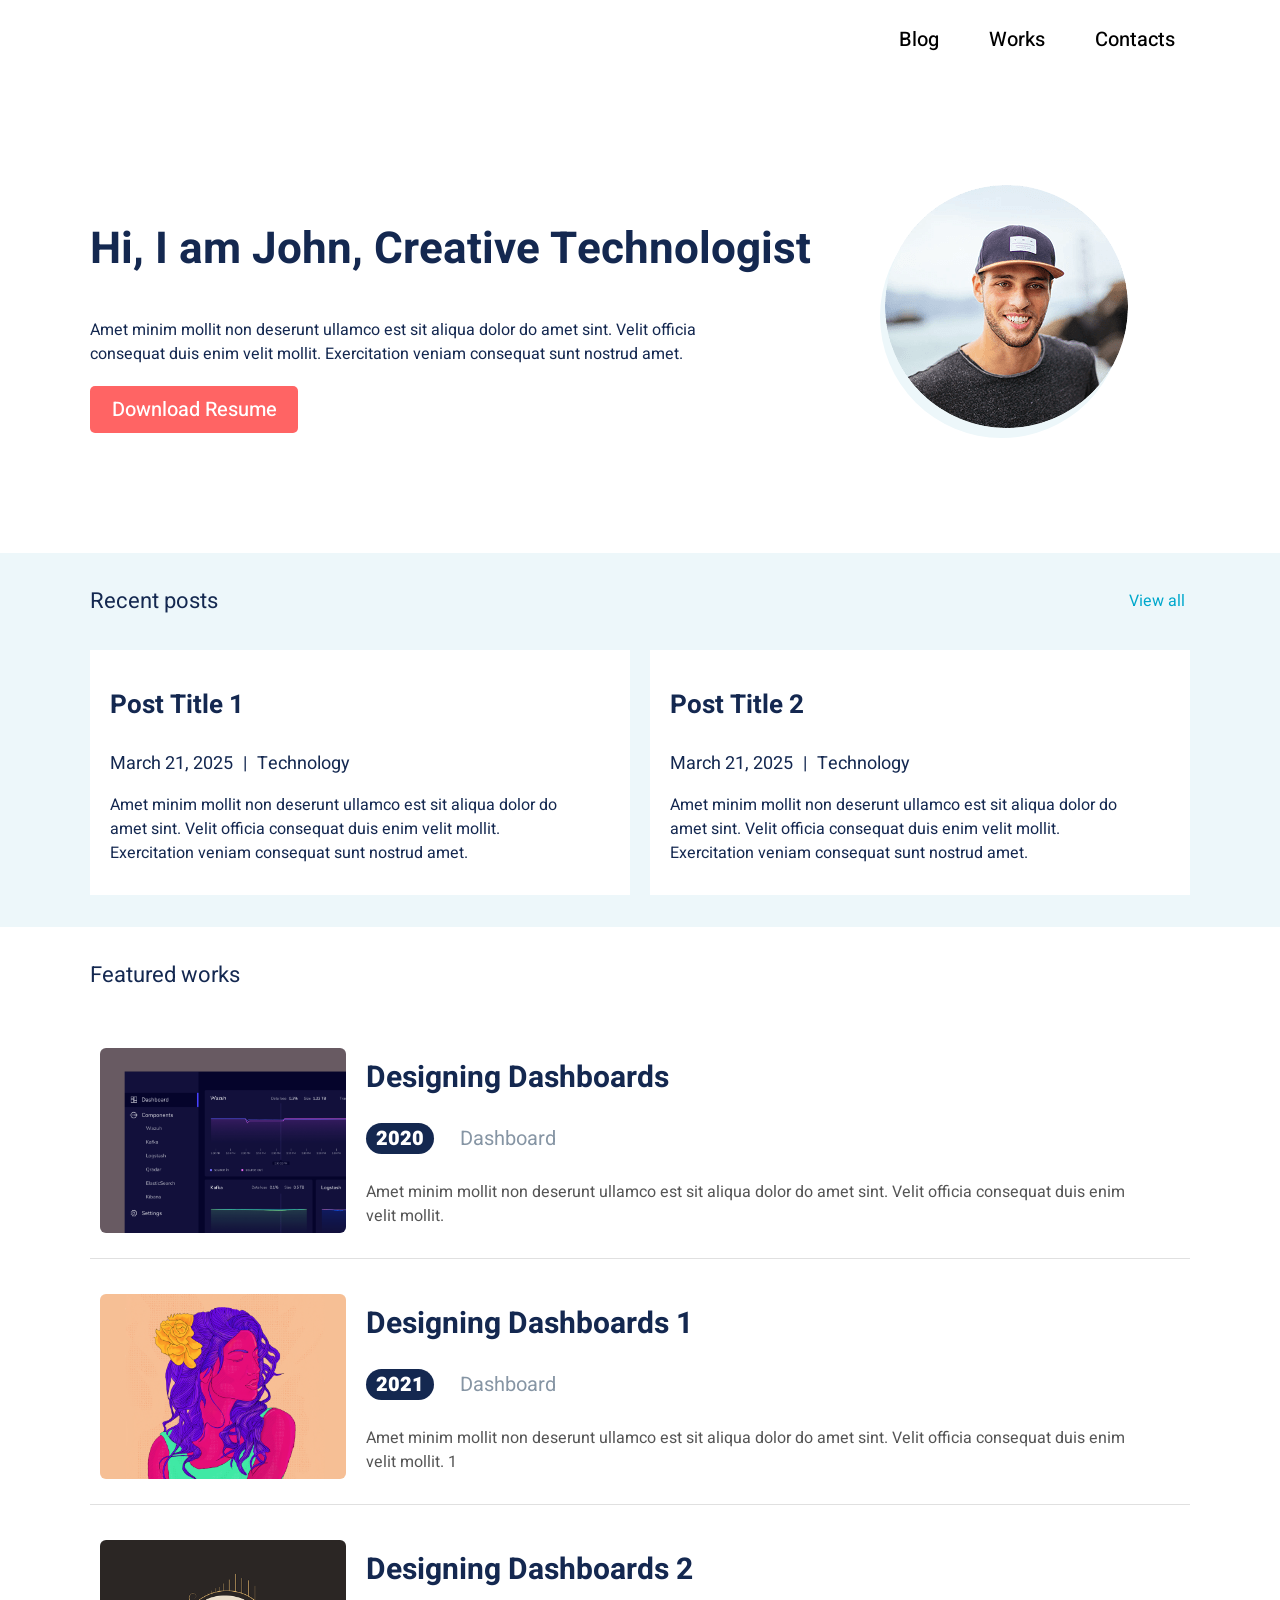
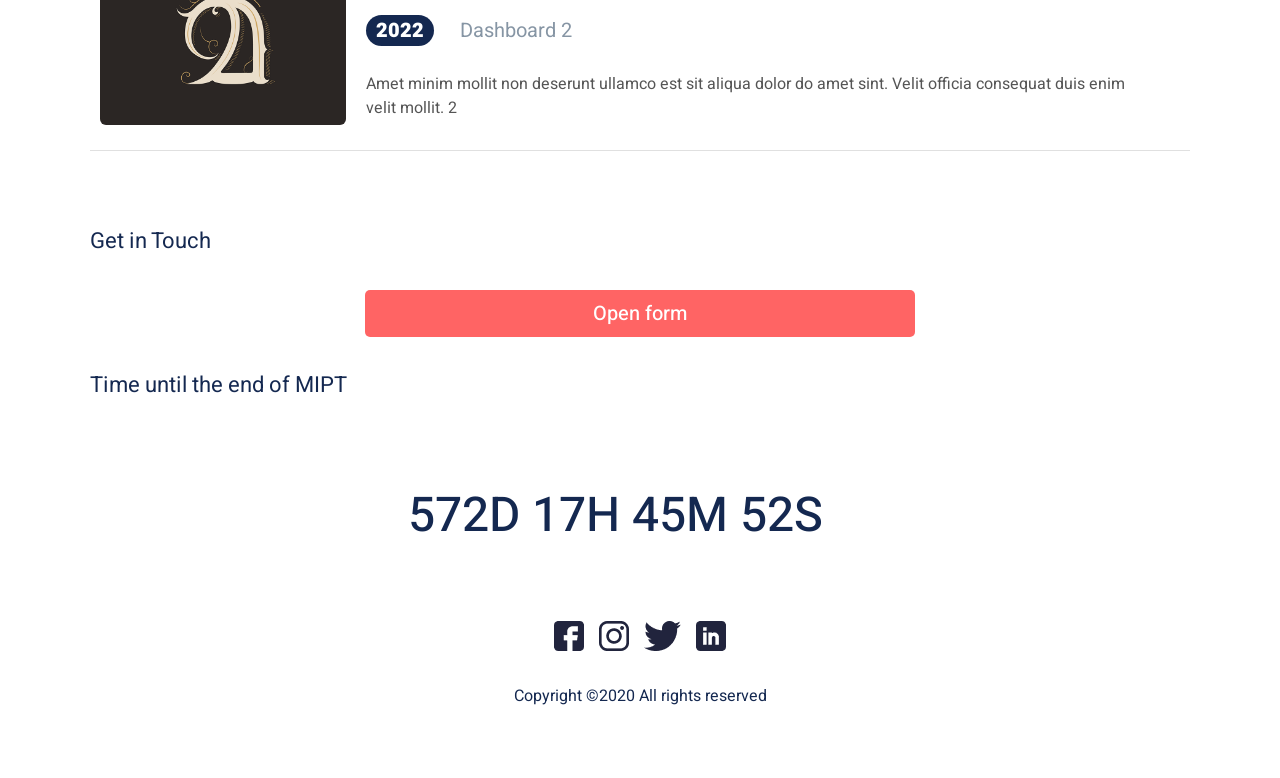
==== commit 94b22e7b: "add animation" ====
--- a/index.html
+++ b/index.html
@@ -315,6 +315,25 @@
         </div>
         <div class="pop_up__close form__close">&#10006</div>
     </div>    
+
+    <div class="timer">
+        <div class="container">
+          <div class="timer__inner">
+            <div class="timer__header">
+                <h2 class="timer__title">Time until the end of MIPT</h2>
+            </div>
+            <div class="timer__content">
+                <p class="timer__text"></p>
+                <div class="progress__inner">
+                    <svg class="progress_bar" width="100%" height="10">
+                        <rect x="0" y="0" width="100%" height="10" fill="white"/>
+                        <rect class="progress_bar_animate" x="0" y="0" width="100%" height="10" fill="none" stroke="#142850" stroke-width="10"/>
+                    </svg>
+                </div>
+            </div>
+          </div>  
+        </div>
+    </div>
 
     <div class="end">
         <div class="container">
--- a/assets/css/style.css
+++ b/assets/css/style.css
@@ -1 +1 @@
-.button{display:inline-block;background-color:#FF6464;color:#fff;text-align:center;line-height:47px;text-decoration:none;font-weight:500;font-size:20px;letter-spacing:0px;border-radius:5px}.button:hover{background-color:#ff3131}.no-scroll{overflow:hidden}.pop_up{position:relative;display:none;align-items:center;justify-content:center;width:100%;height:100%;position:fixed;top:0;left:0;background-color:transparent;z-index:100;transform:scale(0);transition:.4s ease-in-out}.pop_up_container{background-color:white;text-align:center;display:flex;flex-direction:column;align-items:center;justify-content:center;position:relative;overflow:hidden;width:100%;box-shadow:0 10px 30px rgba(0,0,0,0.2);border-radius:16px}.pop_up.active{display:flex;transform:scale(1);background-color:rgba(0,0,0,0.8)}.pop_up__body{display:flex;flex-direction:column;align-items:center;width:100%;height:100%}.pop_up__close{position:absolute;top:10px;right:10px;font-size:24px;color:#FF6464;cursor:pointer;user-select:none;transition:.2s ease}.pop_up__close:hover{color:#ff3131;transform:scale(1.2)}header{position:relative;width:100%;padding:20px 0}.header__inner{display:flex;justify-content:flex-end;align-items:center;width:100%;position:relative}.nav{display:flex;gap:20px}.nav__link{text-decoration:none;color:#000;padding:10px 15px;font-weight:500;font-size:20px;line-height:100%}.nav__link:hover{color:#FF6464}.menu-checkbox{display:none}.menu-icon{display:none;font-size:30px;cursor:pointer}@media (max-width:756px){.nav{display:none;flex-direction:column;position:absolute;top:60px;right:0;background:white;box-shadow:0 4px 6px rgba(0,0,0,0.1);width:200px;padding:10px 0;z-index:10}.menu-icon{display:block;z-index:20}.menu-checkbox:checked~.nav{display:flex}}.intro__inner{display:flex;justify-content:space-between;align-items:center;padding-top:100px;padding-bottom:120px;position:relative}.intro__content{flex:2}.intro__title{color:#142850;font-size:44px}.intro__button{width:208px;height:47px}.intro__button:hover{background-color:#ff3131}.intro__photo{flex:1;position:relative;display:flex;justify-content:center;align-items:center}.intro__photo img{width:243px;height:243px;border-radius:50%;object-fit:cover;position:absolute;z-index:2}.intro__photo::before{content:"";width:243px;height:243px;background-color:#EDF7FA;border-radius:50%;position:relative;bottom:-10px;left:-5px;z-index:1}@media (max-width:756px){.intro__inner{flex-direction:column;align-items:center;padding-top:50px;padding-bottom:50px}.intro__photo{margin-bottom:20px;order:1}.intro__content{text-align:center;order:10}.intro__title{font-size:32px}}.posts{background-color:#EDF7FA}.posts__inner{display:flex;flex-direction:column;position:relative;width:100%;align-items:stretch;padding-bottom:32px}.posts__link{line-height:100%;letter-spacing:0px;text-align:right;color:#00A8CC;padding:5px;text-decoration:none}.posts__content{display:grid;grid-template-columns:repeat(2, 1fr);gap:20px}.post{background-color:white;padding:10px 20px}.post__title{font-size:26px;color:#142850}.post__info{display:flex;align-items:center;width:70%;font-size:18px;color:#142850;margin-bottom:10px}.post__date{white-space:nowrap}.post__separator{margin:0 10px}@media (max-width:756px){.posts__link{display:none}.posts__content{display:grid;grid-template-columns:repeat(1, 1fr)}}.works__inner{display:flex;flex-direction:column;position:relative;width:100%;align-items:stretch;padding-bottom:32px}.works__content{display:flex;flex-direction:column;width:100%}.work{display:flex;flex-direction:row;align-items:center;gap:20px;margin:10px 0;padding-bottom:10px;border-bottom:1px solid #E0E0E0;width:100%}.work:hover{border:1px solid #142850;background-color:rgba(0,0,0,0.02);box-shadow:0 0 8px 2px #142850;transition:all .3s ease}.work__image{max-width:246px;height:auto;border-radius:6px;flex-shrink:0;margin-left:10px}.work__text{display:flex;flex-direction:column}.work__title{font-weight:700;font-size:30px;line-height:100%;letter-spacing:0px;color:#142850}.work__info{display:flex;align-items:center;font-size:20px;margin-bottom:10px}.work__year{background-color:#142850;color:white;padding:1px 10px;border-radius:16px;font-weight:900;white-space:nowrap}.work__category{margin-left:26px;color:#8695A4}.work__description{color:#555}@media (max-width:756px){.works__content .work:nth-child(n+2){display:none}.work{flex-direction:column}.work__image{max-width:340px;width:100%;margin:0}.work__title{font-size:24px}.work__info{font-size:16px}}.contact__inner{display:flex;flex-direction:column;position:relative}.contact__content{width:100%;display:flex;flex-direction:column;align-items:center;position:relative}.contact__open__button{width:50%}.form__container{border-radius:10px;width:500px;padding:40px 30px}.form__title{font-size:22px;font-weight:400;line-height:60px;letter-spacing:0px;margin-bottom:30px;color:#142850}.contact__form{display:flex;flex-direction:column;width:100%}.form__group{display:flex;flex-direction:column;margin-bottom:15px;text-align:left}label{font-size:16px;font-weight:600;margin-bottom:5px;color:#142850}input,textarea{width:100%;padding:10px;border:1px solid #ddd;border-radius:6px;font-size:16px}textarea{resize:vertical;min-height:120px}input.error,textarea.error{border:2px solid #e74c3c;background-color:#fff6f6}.error-message{color:#e74c3c;font-size:.875rem;margin-bottom:4px;display:none}.error-message.active{display:block}.contact__button{border:none}@media (max-width:600px){.pop_up_container{width:90%;padding:30px 20px}.form__title{font-size:22px}}.gallery__container{width:70%;max-width:1000px;max-height:90vh;padding:24px;overflow:hidden;display:flex;flex-direction:column;align-items:center;justify-content:flex-start;gap:16px;box-sizing:border-box}.gallery__body{flex-direction:row}@media (max-width:756px){.gallery__body{flex-direction:column}}.gallery__image{width:100%;height:auto;max-height:60vh;border-radius:12px;object-fit:contain;padding:5px}.gallery__text{display:flex;flex-direction:column;overflow:auto;max-height:100%}.gallery__title{font-size:32px;font-weight:bold;color:#142850}@media (max-width:756px){.gallery__title{font-size:24px;margin:16px 0}}.gallery__info{display:flex;gap:24px;font-size:18px;margin-bottom:16px;margin-left:16px}@media (max-width:756px){.gallery__info{margin-bottom:10px}}.gallery__year{background-color:#142850;color:white;padding:4px 12px;border-radius:12px;font-weight:700}.gallery__description{text-align:left;font-size:18px;line-height:1.5;margin:16px}@media (max-width:756px){.gallery__description{font-size:16px;margin:8px}}.gallery__category{color:#8695A4}.arrow{display:none;position:absolute;top:50%;transform:translateY(-50%);font-size:48px;color:#FF6464;z-index:101;cursor:pointer;user-select:none;transition:.2s ease}.arrow:hover{color:#ff3131;transform:translateY(-50%) scale(1.2)}@media (max-width:756px){.arrow{font-size:36px}}.arrow__left{left:10px}.arrow__right{right:10px}.arrow.active{display:block}.end__inner{display:flex;flex-direction:column;align-items:center;justify-content:center;text-align:center;width:100%;margin-top:70px;margin-bottom:50px}.end__icons{display:flex;gap:15px;justify-content:center}.end__content{margin-top:10px;width:100%}.end__text{padding:0}+.button{display:inline-block;background-color:#FF6464;color:#fff;text-align:center;line-height:47px;text-decoration:none;font-weight:500;font-size:20px;letter-spacing:0px;border-radius:5px}.button:hover{background-color:#ff3131}.no-scroll{overflow:hidden}.pop_up{position:relative;display:none;align-items:center;justify-content:center;width:100%;height:100%;position:fixed;top:0;left:0;background-color:transparent;z-index:100;transform:scale(0);transition:.4s ease-in-out}.pop_up_container{background-color:white;text-align:center;display:flex;flex-direction:column;align-items:center;justify-content:center;position:relative;overflow:hidden;width:100%;box-shadow:0 10px 30px rgba(0,0,0,0.2);border-radius:16px}.pop_up.active{display:flex;transform:scale(1);background-color:rgba(0,0,0,0.8)}.pop_up__body{display:flex;flex-direction:column;align-items:center;width:100%;height:100%}.pop_up__close{position:absolute;top:10px;right:10px;font-size:24px;color:#FF6464;cursor:pointer;user-select:none;transition:.2s ease}.pop_up__close:hover{color:#ff3131;transform:scale(1.2)}header{position:relative;width:100%;padding:20px 0;transition:all .3s ease-in-out}header.fixed{position:fixed;top:0;left:0;right:0;background-color:white;box-shadow:0 2px 4px rgba(0,0,0,0.1);z-index:5}.header__inner{display:flex;justify-content:flex-end;align-items:center;width:100%;position:relative}.nav{display:flex;gap:20px}.nav__link{text-decoration:none;color:#000;padding:10px 15px;font-weight:500;font-size:20px;line-height:100%}.nav__link:hover{color:#FF6464}.menu-checkbox{display:none}.menu-icon{display:none;font-size:30px;cursor:pointer}@media (max-width:756px){.nav{display:none;flex-direction:column;position:absolute;top:60px;right:0;background:white;box-shadow:0 4px 6px rgba(0,0,0,0.1);width:200px;padding:10px 0;z-index:10}.menu-icon{display:block;z-index:20}.menu-checkbox:checked~.nav{display:flex}}.intro__inner{display:flex;justify-content:space-between;align-items:center;padding-top:100px;padding-bottom:120px;position:relative}.intro__content{flex:2}.intro__title{color:#142850;font-size:44px}.intro__button{width:208px;height:47px}.intro__button:hover{background-color:#ff3131}.intro__photo{flex:1;position:relative;display:flex;justify-content:center;align-items:center}.intro__photo img{width:243px;height:243px;border-radius:50%;object-fit:cover;position:absolute;z-index:2}.intro__photo::before{content:"";width:243px;height:243px;background-color:#EDF7FA;border-radius:50%;position:relative;bottom:-10px;left:-5px;z-index:1}@media (max-width:756px){.intro__inner{flex-direction:column;align-items:center;padding-top:50px;padding-bottom:50px}.intro__photo{margin-bottom:20px;order:1}.intro__content{text-align:center;order:10}.intro__title{font-size:32px}}.posts{background-color:#EDF7FA}.posts__inner{display:flex;flex-direction:column;position:relative;width:100%;align-items:stretch;padding-bottom:32px}.posts__link{line-height:100%;letter-spacing:0px;text-align:right;color:#00A8CC;padding:5px;text-decoration:none}.posts__content{display:grid;grid-template-columns:repeat(2, 1fr);gap:20px}.post{background-color:white;padding:10px 20px}.post__title{font-size:26px;color:#142850}.post__info{display:flex;align-items:center;width:70%;font-size:18px;color:#142850;margin-bottom:10px}.post__date{white-space:nowrap}.post__separator{margin:0 10px}@media (max-width:756px){.posts__link{display:none}.posts__content{display:grid;grid-template-columns:repeat(1, 1fr)}}.works__inner{display:flex;flex-direction:column;position:relative;width:100%;align-items:stretch;padding-bottom:32px}.works__content{display:flex;flex-direction:column;width:100%}.work{display:flex;flex-direction:row;align-items:center;gap:20px;margin:10px 0;padding-bottom:10px;border-bottom:1px solid #E0E0E0;width:100%;cursor:pointer}.work:hover{border:1px solid #142850;background-color:rgba(0,0,0,0.02);box-shadow:0 0 8px 2px #142850;transition:all .3s ease}.work__image{max-width:246px;height:auto;border-radius:6px;flex-shrink:0;margin-left:10px}.work__text{display:flex;flex-direction:column}.work__title{font-weight:700;font-size:30px;line-height:100%;letter-spacing:0px;color:#142850}.work__info{display:flex;align-items:center;font-size:20px;margin-bottom:10px}.work__year{background-color:#142850;color:white;padding:1px 10px;border-radius:16px;font-weight:900;white-space:nowrap}.work__category{margin-left:26px;color:#8695A4}.work__description{color:#555}@media (max-width:756px){.works__content .work:nth-child(n+2){display:none}.work{flex-direction:column;padding:10px}.work__image{max-width:340px;width:100%;margin:0}.work__title{font-size:24px}.work__info{font-size:16px}}.contact__inner{display:flex;flex-direction:column;position:relative}.contact__content{width:100%;display:flex;flex-direction:column;align-items:center;position:relative}.contact__open__button{width:50%}.form__container{border-radius:10px;width:500px;padding:40px 30px}.form__title{font-size:22px;font-weight:400;line-height:60px;letter-spacing:0px;margin-bottom:30px;color:#142850}.contact__form{display:flex;flex-direction:column;width:100%}.form__group{display:flex;flex-direction:column;margin-bottom:15px;text-align:left}label{font-size:16px;font-weight:600;margin-bottom:5px;color:#142850}input,textarea{width:100%;padding:10px;border:1px solid #ddd;border-radius:6px;font-size:16px}textarea{resize:vertical;min-height:120px}input.error,textarea.error{border:2px solid #e74c3c;background-color:#fff6f6}.error-message{color:#e74c3c;font-size:.875rem;margin-bottom:4px;display:none}.error-message.active{display:block}.contact__button{border:none}@media (max-width:600px){.pop_up_container{width:90%;padding:30px 20px}.form__title{font-size:22px}}.gallery__container{width:70%;max-width:1000px;max-height:90vh;padding:24px;overflow:hidden;display:flex;flex-direction:column;align-items:center;justify-content:flex-start;gap:16px;box-sizing:border-box}.gallery__body{flex-direction:row}@media (max-width:756px){.gallery__body{flex-direction:column}}.gallery__image{width:100%;height:auto;max-height:60vh;border-radius:12px;object-fit:contain;padding:5px}.gallery__text{display:flex;flex-direction:column;overflow:auto;max-height:100%}.gallery__title{font-size:32px;font-weight:bold;color:#142850}@media (max-width:756px){.gallery__title{font-size:24px;margin:16px 0}}.gallery__info{display:flex;gap:24px;font-size:18px;margin-bottom:16px;margin-left:16px}@media (max-width:756px){.gallery__info{margin-bottom:10px}}.gallery__year{background-color:#142850;color:white;padding:4px 12px;border-radius:12px;font-weight:700}.gallery__description{text-align:left;font-size:18px;line-height:1.5;margin:16px}@media (max-width:756px){.gallery__description{font-size:16px;margin:8px}}.gallery__category{color:#8695A4}.arrow{display:none;position:absolute;top:50%;transform:translateY(-50%);font-size:48px;color:#FF6464;z-index:101;cursor:pointer;user-select:none;transition:.2s ease}.arrow:hover{color:#ff3131;transform:translateY(-50%) scale(1.2)}@media (max-width:756px){.arrow{font-size:36px}}.arrow__left{left:10px}.arrow__right{right:10px}.arrow.active{display:block}.timer__inner{display:flex;justify-content:center;align-items:center;flex-direction:column}.timer__text{font-size:48px;font-weight:500;color:#142850;text-align:center;text-transform:uppercase;margin-bottom:0}.progress__inner{position:relative}.progress_bar{display:none;position:absolute;top:0;left:0;width:100%;height:10px}.progress_bar.active{display:block;border-radius:5px}.progress_bar_animate{animation:progress 2s ease-in-out infinite}@keyframes progress{0%{transform:scaleX(.2);transform-origin:left center}25%{transform:scaleX(1.2);transform-origin:left center}50%{transform:scaleX(.5);transform-origin:right center}75%{transform:scaleX(1.2);transform-origin:right center}100%{transform:scaleX(.2);transform-origin:left center}}.end__inner{display:flex;flex-direction:column;align-items:center;justify-content:center;text-align:center;width:100%;margin-top:70px;margin-bottom:50px}.end__icons{display:flex;gap:15px;justify-content:center}.end__content{margin-top:10px;width:100%}.end__text{padding:0}
--- a/assets/css/style.css
+++ b/assets/css/style.css
@@ -1 +1 @@
-.button{display:inline-block;background-color:#FF6464;color:#fff;text-align:center;line-height:47px;text-decoration:none;font-weight:500;font-size:20px;letter-spacing:0px;border-radius:5px}.button:hover{background-color:#ff3131}.no-scroll{overflow:hidden}.pop_up{position:relative;display:none;align-items:center;justify-content:center;width:100%;height:100%;position:fixed;top:0;left:0;background-color:transparent;z-index:100;transform:scale(0);transition:.4s ease-in-out}.pop_up_container{background-color:white;text-align:center;display:flex;flex-direction:column;align-items:center;justify-content:center;position:relative;overflow:hidden;width:100%;box-shadow:0 10px 30px rgba(0,0,0,0.2);border-radius:16px}.pop_up.active{display:flex;transform:scale(1);background-color:rgba(0,0,0,0.8)}.pop_up__body{display:flex;flex-direction:column;align-items:center;width:100%;height:100%}.pop_up__close{position:absolute;top:10px;right:10px;font-size:24px;color:#FF6464;cursor:pointer;user-select:none;transition:.2s ease}.pop_up__close:hover{color:#ff3131;transform:scale(1.2)}header{position:relative;width:100%;padding:20px 0}.header__inner{display:flex;justify-content:flex-end;align-items:center;width:100%;position:relative}.nav{display:flex;gap:20px}.nav__link{text-decoration:none;color:#000;padding:10px 15px;font-weight:500;font-size:20px;line-height:100%}.nav__link:hover{color:#FF6464}.menu-checkbox{display:none}.menu-icon{display:none;font-size:30px;cursor:pointer}@media (max-width:756px){.nav{display:none;flex-direction:column;position:absolute;top:60px;right:0;background:white;box-shadow:0 4px 6px rgba(0,0,0,0.1);width:200px;padding:10px 0;z-index:10}.menu-icon{display:block;z-index:20}.menu-checkbox:checked~.nav{display:flex}}.intro__inner{display:flex;justify-content:space-between;align-items:center;padding-top:100px;padding-bottom:120px;position:relative}.intro__content{flex:2}.intro__title{color:#142850;font-size:44px}.intro__button{width:208px;height:47px}.intro__button:hover{background-color:#ff3131}.intro__photo{flex:1;position:relative;display:flex;justify-content:center;align-items:center}.intro__photo img{width:243px;height:243px;border-radius:50%;object-fit:cover;position:absolute;z-index:2}.intro__photo::before{content:"";width:243px;height:243px;background-color:#EDF7FA;border-radius:50%;position:relative;bottom:-10px;left:-5px;z-index:1}@media (max-width:756px){.intro__inner{flex-direction:column;align-items:center;padding-top:50px;padding-bottom:50px}.intro__photo{margin-bottom:20px;order:1}.intro__content{text-align:center;order:10}.intro__title{font-size:32px}}.posts{background-color:#EDF7FA}.posts__inner{display:flex;flex-direction:column;position:relative;width:100%;align-items:stretch;padding-bottom:32px}.posts__link{line-height:100%;letter-spacing:0px;text-align:right;color:#00A8CC;padding:5px;text-decoration:none}.posts__content{display:grid;grid-template-columns:repeat(2, 1fr);gap:20px}.post{background-color:white;padding:10px 20px}.post__title{font-size:26px;color:#142850}.post__info{display:flex;align-items:center;width:70%;font-size:18px;color:#142850;margin-bottom:10px}.post__date{white-space:nowrap}.post__separator{margin:0 10px}@media (max-width:756px){.posts__link{display:none}.posts__content{display:grid;grid-template-columns:repeat(1, 1fr)}}.works__inner{display:flex;flex-direction:column;position:relative;width:100%;align-items:stretch;padding-bottom:32px}.works__content{display:flex;flex-direction:column;width:100%}.work{display:flex;flex-direction:row;align-items:center;gap:20px;margin:10px 0;padding-bottom:10px;border-bottom:1px solid #E0E0E0;width:100%}.work:hover{border:1px solid #142850;background-color:rgba(0,0,0,0.02);box-shadow:0 0 8px 2px #142850;transition:all .3s ease}.work__image{max-width:246px;height:auto;border-radius:6px;flex-shrink:0;margin-left:10px}.work__text{display:flex;flex-direction:column}.work__title{font-weight:700;font-size:30px;line-height:100%;letter-spacing:0px;color:#142850}.work__info{display:flex;align-items:center;font-size:20px;margin-bottom:10px}.work__year{background-color:#142850;color:white;padding:1px 10px;border-radius:16px;font-weight:900;white-space:nowrap}.work__category{margin-left:26px;color:#8695A4}.work__description{color:#555}@media (max-width:756px){.works__content .work:nth-child(n+2){display:none}.work{flex-direction:column}.work__image{max-width:340px;width:100%;margin:0}.work__title{font-size:24px}.work__info{font-size:16px}}.contact__inner{display:flex;flex-direction:column;position:relative}.contact__content{width:100%;display:flex;flex-direction:column;align-items:center;position:relative}.contact__open__button{width:50%}.form__container{border-radius:10px;width:500px;padding:40px 30px}.form__title{font-size:22px;font-weight:400;line-height:60px;letter-spacing:0px;margin-bottom:30px;color:#142850}.contact__form{display:flex;flex-direction:column;width:100%}.form__group{display:flex;flex-direction:column;margin-bottom:15px;text-align:left}label{font-size:16px;font-weight:600;margin-bottom:5px;color:#142850}input,textarea{width:100%;padding:10px;border:1px solid #ddd;border-radius:6px;font-size:16px}textarea{resize:vertical;min-height:120px}input.error,textarea.error{border:2px solid #e74c3c;background-color:#fff6f6}.error-message{color:#e74c3c;font-size:.875rem;margin-bottom:4px;display:none}.error-message.active{display:block}.contact__button{border:none}@media (max-width:600px){.pop_up_container{width:90%;padding:30px 20px}.form__title{font-size:22px}}.gallery__container{width:70%;max-width:1000px;max-height:90vh;padding:24px;overflow:hidden;display:flex;flex-direction:column;align-items:center;justify-content:flex-start;gap:16px;box-sizing:border-box}.gallery__body{flex-direction:row}@media (max-width:756px){.gallery__body{flex-direction:column}}.gallery__image{width:100%;height:auto;max-height:60vh;border-radius:12px;object-fit:contain;padding:5px}.gallery__text{display:flex;flex-direction:column;overflow:auto;max-height:100%}.gallery__title{font-size:32px;font-weight:bold;color:#142850}@media (max-width:756px){.gallery__title{font-size:24px;margin:16px 0}}.gallery__info{display:flex;gap:24px;font-size:18px;margin-bottom:16px;margin-left:16px}@media (max-width:756px){.gallery__info{margin-bottom:10px}}.gallery__year{background-color:#142850;color:white;padding:4px 12px;border-radius:12px;font-weight:700}.gallery__description{text-align:left;font-size:18px;line-height:1.5;margin:16px}@media (max-width:756px){.gallery__description{font-size:16px;margin:8px}}.gallery__category{color:#8695A4}.arrow{display:none;position:absolute;top:50%;transform:translateY(-50%);font-size:48px;color:#FF6464;z-index:101;cursor:pointer;user-select:none;transition:.2s ease}.arrow:hover{color:#ff3131;transform:translateY(-50%) scale(1.2)}@media (max-width:756px){.arrow{font-size:36px}}.arrow__left{left:10px}.arrow__right{right:10px}.arrow.active{display:block}.end__inner{display:flex;flex-direction:column;align-items:center;justify-content:center;text-align:center;width:100%;margin-top:70px;margin-bottom:50px}.end__icons{display:flex;gap:15px;justify-content:center}.end__content{margin-top:10px;width:100%}.end__text{padding:0}+.button{display:inline-block;background-color:#FF6464;color:#fff;text-align:center;line-height:47px;text-decoration:none;font-weight:500;font-size:20px;letter-spacing:0px;border-radius:5px}.button:hover{background-color:#ff3131}.no-scroll{overflow:hidden}.pop_up{position:relative;display:none;align-items:center;justify-content:center;width:100%;height:100%;position:fixed;top:0;left:0;background-color:transparent;z-index:100;transform:scale(0);transition:.4s ease-in-out}.pop_up_container{background-color:white;text-align:center;display:flex;flex-direction:column;align-items:center;justify-content:center;position:relative;overflow:hidden;width:100%;box-shadow:0 10px 30px rgba(0,0,0,0.2);border-radius:16px}.pop_up.active{display:flex;transform:scale(1);background-color:rgba(0,0,0,0.8)}.pop_up__body{display:flex;flex-direction:column;align-items:center;width:100%;height:100%}.pop_up__close{position:absolute;top:10px;right:10px;font-size:24px;color:#FF6464;cursor:pointer;user-select:none;transition:.2s ease}.pop_up__close:hover{color:#ff3131;transform:scale(1.2)}header{position:relative;width:100%;padding:20px 0;transition:all .3s ease-in-out}header.fixed{position:fixed;top:0;left:0;right:0;background-color:white;box-shadow:0 2px 4px rgba(0,0,0,0.1);z-index:5}.header__inner{display:flex;justify-content:flex-end;align-items:center;width:100%;position:relative}.nav{display:flex;gap:20px}.nav__link{text-decoration:none;color:#000;padding:10px 15px;font-weight:500;font-size:20px;line-height:100%}.nav__link:hover{color:#FF6464}.menu-checkbox{display:none}.menu-icon{display:none;font-size:30px;cursor:pointer}@media (max-width:756px){.nav{display:none;flex-direction:column;position:absolute;top:60px;right:0;background:white;box-shadow:0 4px 6px rgba(0,0,0,0.1);width:200px;padding:10px 0;z-index:10}.menu-icon{display:block;z-index:20}.menu-checkbox:checked~.nav{display:flex}}.intro__inner{display:flex;justify-content:space-between;align-items:center;padding-top:100px;padding-bottom:120px;position:relative}.intro__content{flex:2}.intro__title{color:#142850;font-size:44px}.intro__button{width:208px;height:47px}.intro__button:hover{background-color:#ff3131}.intro__photo{flex:1;position:relative;display:flex;justify-content:center;align-items:center}.intro__photo img{width:243px;height:243px;border-radius:50%;object-fit:cover;position:absolute;z-index:2}.intro__photo::before{content:"";width:243px;height:243px;background-color:#EDF7FA;border-radius:50%;position:relative;bottom:-10px;left:-5px;z-index:1}@media (max-width:756px){.intro__inner{flex-direction:column;align-items:center;padding-top:50px;padding-bottom:50px}.intro__photo{margin-bottom:20px;order:1}.intro__content{text-align:center;order:10}.intro__title{font-size:32px}}.posts{background-color:#EDF7FA}.posts__inner{display:flex;flex-direction:column;position:relative;width:100%;align-items:stretch;padding-bottom:32px}.posts__link{line-height:100%;letter-spacing:0px;text-align:right;color:#00A8CC;padding:5px;text-decoration:none}.posts__content{display:grid;grid-template-columns:repeat(2, 1fr);gap:20px}.post{background-color:white;padding:10px 20px}.post__title{font-size:26px;color:#142850}.post__info{display:flex;align-items:center;width:70%;font-size:18px;color:#142850;margin-bottom:10px}.post__date{white-space:nowrap}.post__separator{margin:0 10px}@media (max-width:756px){.posts__link{display:none}.posts__content{display:grid;grid-template-columns:repeat(1, 1fr)}}.works__inner{display:flex;flex-direction:column;position:relative;width:100%;align-items:stretch;padding-bottom:32px}.works__content{display:flex;flex-direction:column;width:100%}.work{display:flex;flex-direction:row;align-items:center;gap:20px;margin:10px 0;padding-bottom:10px;border-bottom:1px solid #E0E0E0;width:100%;cursor:pointer}.work:hover{border:1px solid #142850;background-color:rgba(0,0,0,0.02);box-shadow:0 0 8px 2px #142850;transition:all .3s ease}.work__image{max-width:246px;height:auto;border-radius:6px;flex-shrink:0;margin-left:10px}.work__text{display:flex;flex-direction:column}.work__title{font-weight:700;font-size:30px;line-height:100%;letter-spacing:0px;color:#142850}.work__info{display:flex;align-items:center;font-size:20px;margin-bottom:10px}.work__year{background-color:#142850;color:white;padding:1px 10px;border-radius:16px;font-weight:900;white-space:nowrap}.work__category{margin-left:26px;color:#8695A4}.work__description{color:#555}@media (max-width:756px){.works__content .work:nth-child(n+2){display:none}.work{flex-direction:column;padding:10px}.work__image{max-width:340px;width:100%;margin:0}.work__title{font-size:24px}.work__info{font-size:16px}}.contact__inner{display:flex;flex-direction:column;position:relative}.contact__content{width:100%;display:flex;flex-direction:column;align-items:center;position:relative}.contact__open__button{width:50%}.form__container{border-radius:10px;width:500px;padding:40px 30px}.form__title{font-size:22px;font-weight:400;line-height:60px;letter-spacing:0px;margin-bottom:30px;color:#142850}.contact__form{display:flex;flex-direction:column;width:100%}.form__group{display:flex;flex-direction:column;margin-bottom:15px;text-align:left}label{font-size:16px;font-weight:600;margin-bottom:5px;color:#142850}input,textarea{width:100%;padding:10px;border:1px solid #ddd;border-radius:6px;font-size:16px}textarea{resize:vertical;min-height:120px}input.error,textarea.error{border:2px solid #e74c3c;background-color:#fff6f6}.error-message{color:#e74c3c;font-size:.875rem;margin-bottom:4px;display:none}.error-message.active{display:block}.contact__button{border:none}@media (max-width:600px){.pop_up_container{width:90%;padding:30px 20px}.form__title{font-size:22px}}.gallery__container{width:70%;max-width:1000px;max-height:90vh;padding:24px;overflow:hidden;display:flex;flex-direction:column;align-items:center;justify-content:flex-start;gap:16px;box-sizing:border-box}.gallery__body{flex-direction:row}@media (max-width:756px){.gallery__body{flex-direction:column}}.gallery__image{width:100%;height:auto;max-height:60vh;border-radius:12px;object-fit:contain;padding:5px}.gallery__text{display:flex;flex-direction:column;overflow:auto;max-height:100%}.gallery__title{font-size:32px;font-weight:bold;color:#142850}@media (max-width:756px){.gallery__title{font-size:24px;margin:16px 0}}.gallery__info{display:flex;gap:24px;font-size:18px;margin-bottom:16px;margin-left:16px}@media (max-width:756px){.gallery__info{margin-bottom:10px}}.gallery__year{background-color:#142850;color:white;padding:4px 12px;border-radius:12px;font-weight:700}.gallery__description{text-align:left;font-size:18px;line-height:1.5;margin:16px}@media (max-width:756px){.gallery__description{font-size:16px;margin:8px}}.gallery__category{color:#8695A4}.arrow{display:none;position:absolute;top:50%;transform:translateY(-50%);font-size:48px;color:#FF6464;z-index:101;cursor:pointer;user-select:none;transition:.2s ease}.arrow:hover{color:#ff3131;transform:translateY(-50%) scale(1.2)}@media (max-width:756px){.arrow{font-size:36px}}.arrow__left{left:10px}.arrow__right{right:10px}.arrow.active{display:block}.timer__inner{display:flex;justify-content:center;align-items:center;flex-direction:column}.timer__text{font-size:48px;font-weight:500;color:#142850;text-align:center;text-transform:uppercase;margin-bottom:0}.progress__inner{position:relative}.progress_bar{display:none;position:absolute;top:0;left:0;width:100%;height:10px}.progress_bar.active{display:block;border-radius:5px}.progress_bar_animate{animation:progress 2s ease-in-out infinite}@keyframes progress{0%{transform:scaleX(.2);transform-origin:left center}25%{transform:scaleX(1.2);transform-origin:left center}50%{transform:scaleX(.5);transform-origin:right center}75%{transform:scaleX(1.2);transform-origin:right center}100%{transform:scaleX(.2);transform-origin:left center}}.end__inner{display:flex;flex-direction:column;align-items:center;justify-content:center;text-align:center;width:100%;margin-top:70px;margin-bottom:50px}.end__icons{display:flex;gap:15px;justify-content:center}.end__content{margin-top:10px;width:100%}.end__text{padding:0}
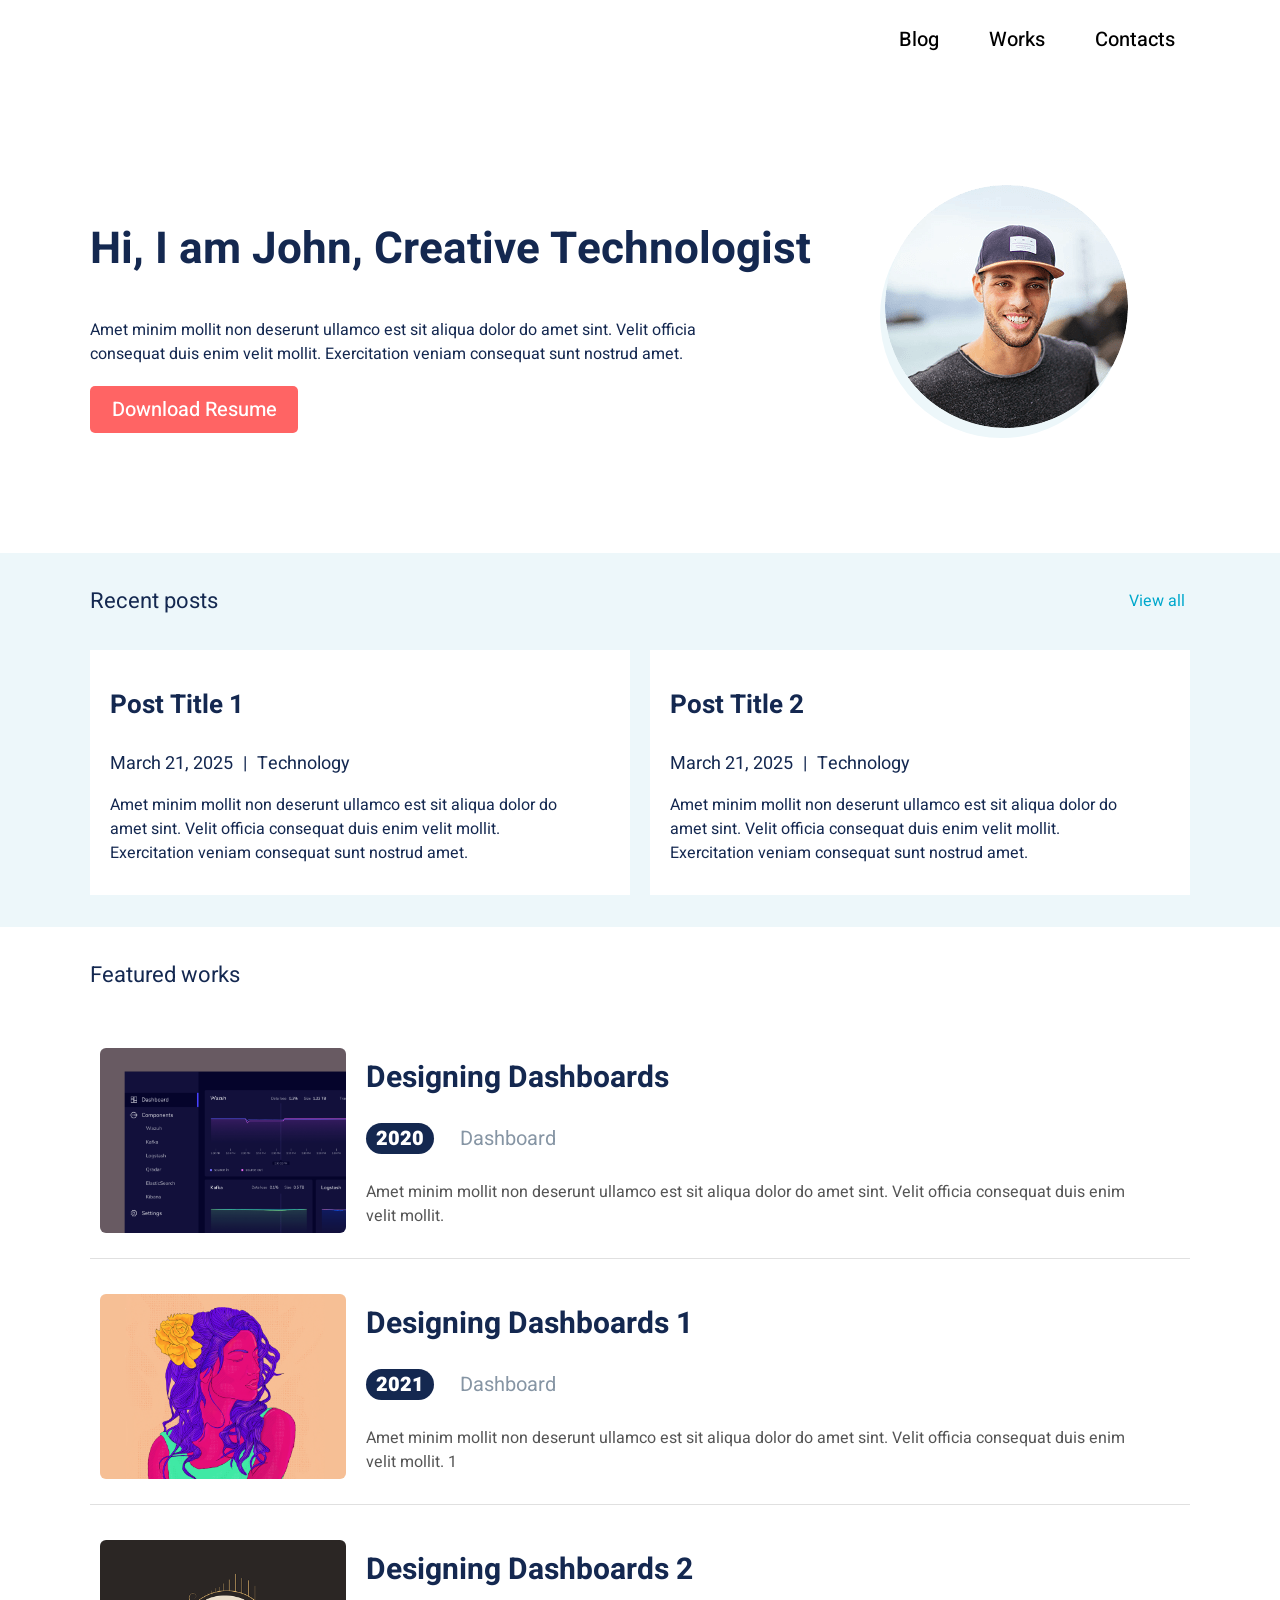
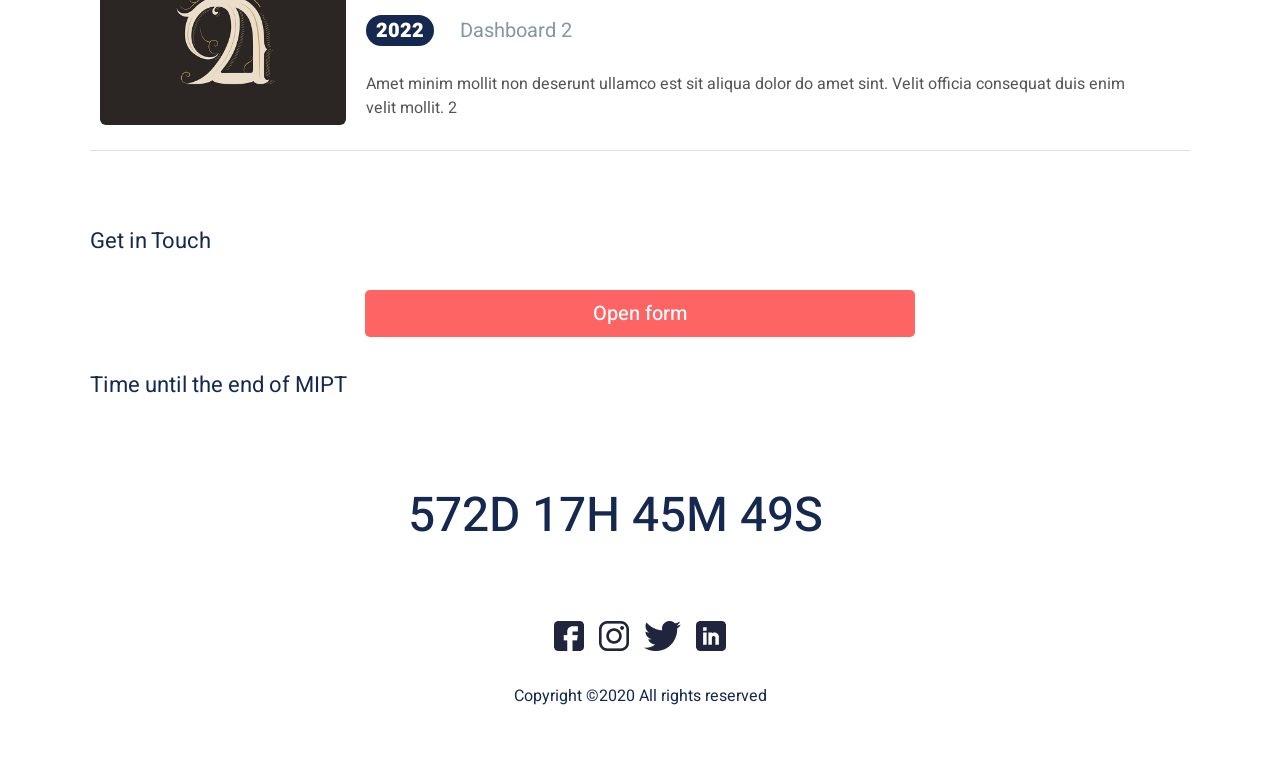
==== commit 8a6478f8: "fix valid" ====
--- a/index.html
+++ b/index.html
@@ -273,7 +273,7 @@
             </div>
         </div>
         <div class="arrow arrow__right">&rarr;</div>
-        <div class="pop_up__close gallery__close">&#10006</div>
+        <div class="pop_up__close gallery__close">&#10006;</div>
     </div>    
 
     <div class="contact" id="contact">
@@ -292,7 +292,7 @@
     <div class="pop_up form__pop_up">
         <div class="pop_up_container form__container">
             <div class="pop_up__body form__body">
-                <h3 class="form__title">Contact Us</h2>
+                <h3 class="form__title">Contact Us</h3>
                 <form action="#" method="post" class="contact__form">
                     <div class="form__group">
                         <label for="name">Name</label>
@@ -313,7 +313,7 @@
                 </form>
             </div>
         </div>
-        <div class="pop_up__close form__close">&#10006</div>
+        <div class="pop_up__close form__close">&#10006;</div>
     </div>    
 
     <div class="timer">
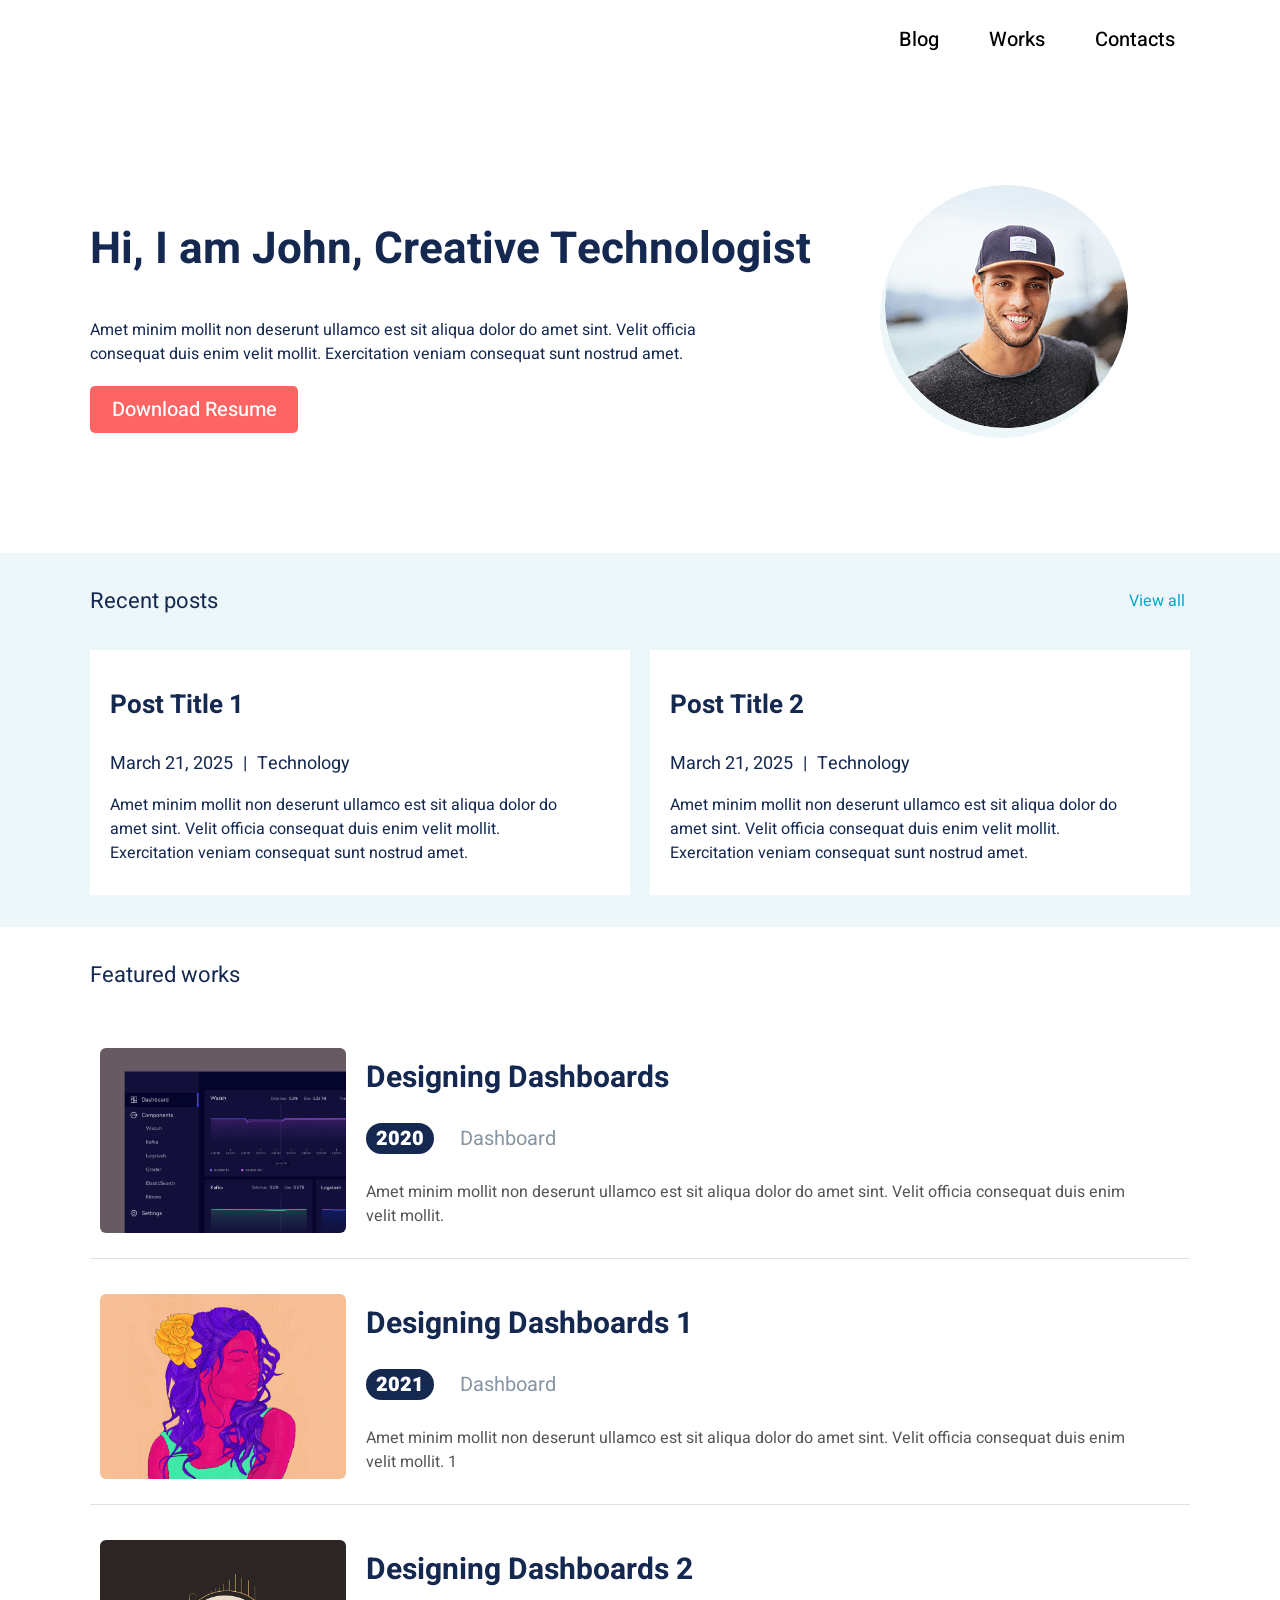
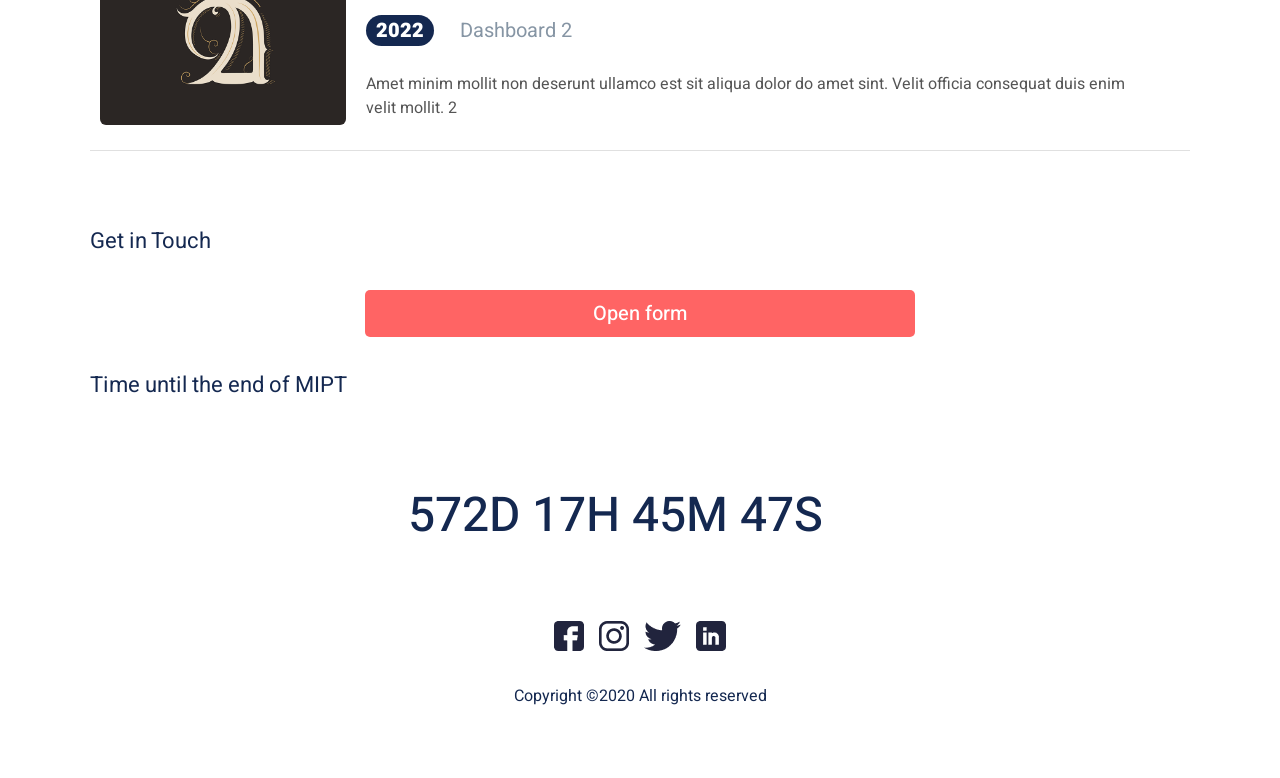
==== commit 54270406: "png to webp" ====
--- a/index.html
+++ b/index.html
@@ -162,7 +162,7 @@
                 </div>
                 <div class="intro__photo">
                     <div class="intro__photo-bg"></div>
-                    <img src="assets/images/photo.png" alt="avatar">
+                    <img src="assets/images/photo.webp" alt="avatar">
                 </div>
             </div>
         </div>
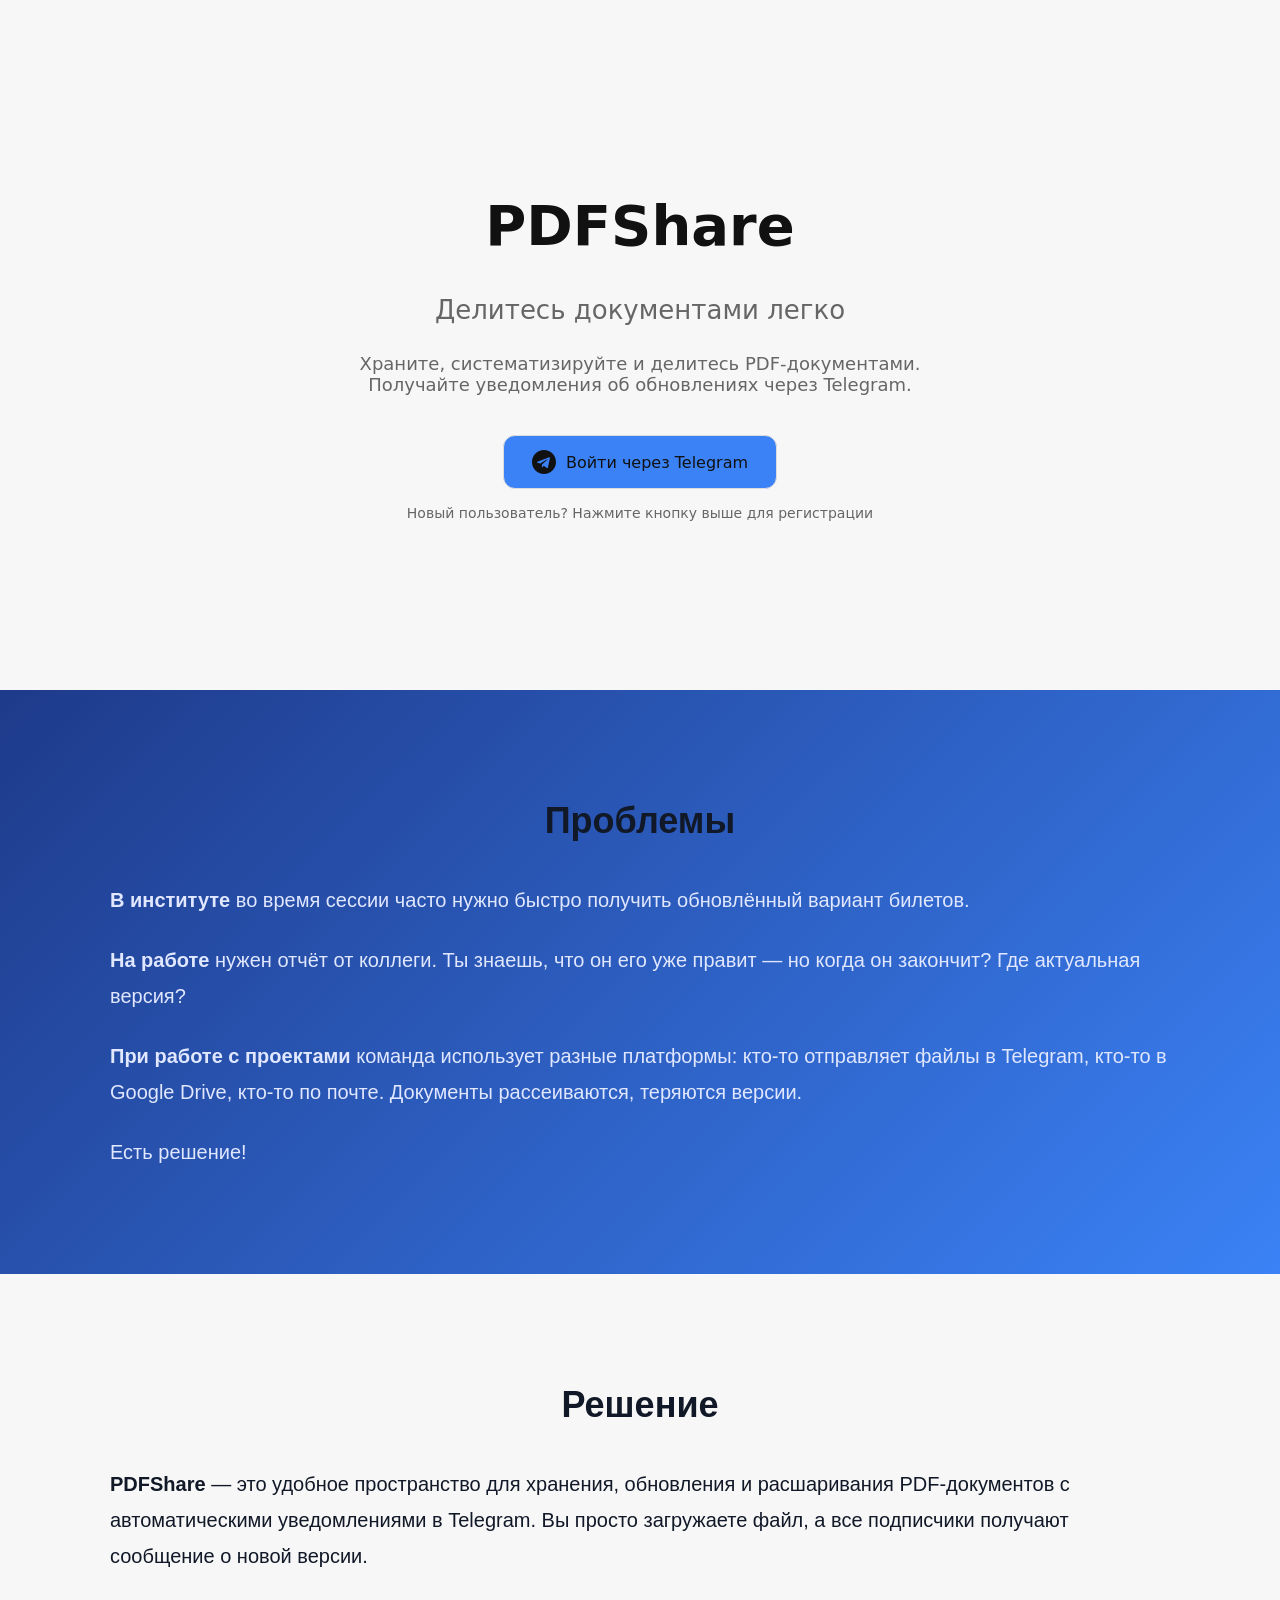
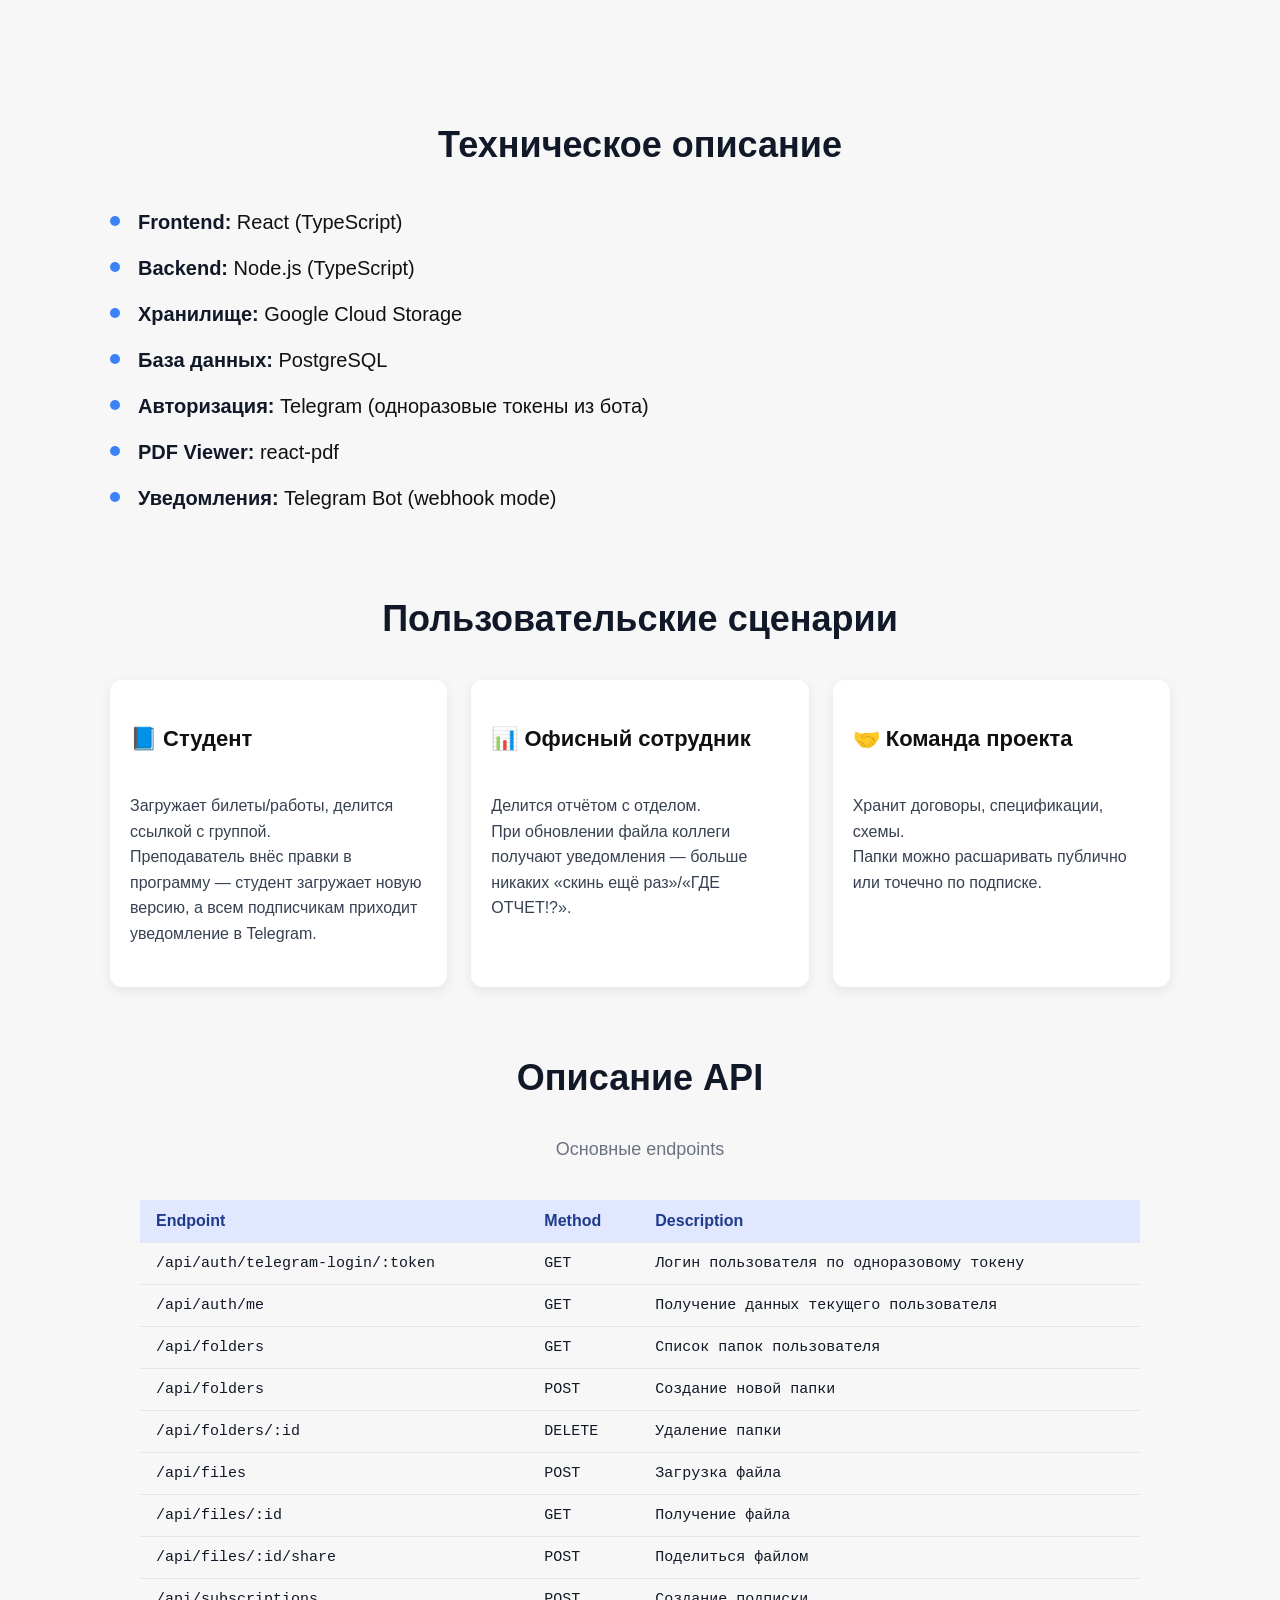
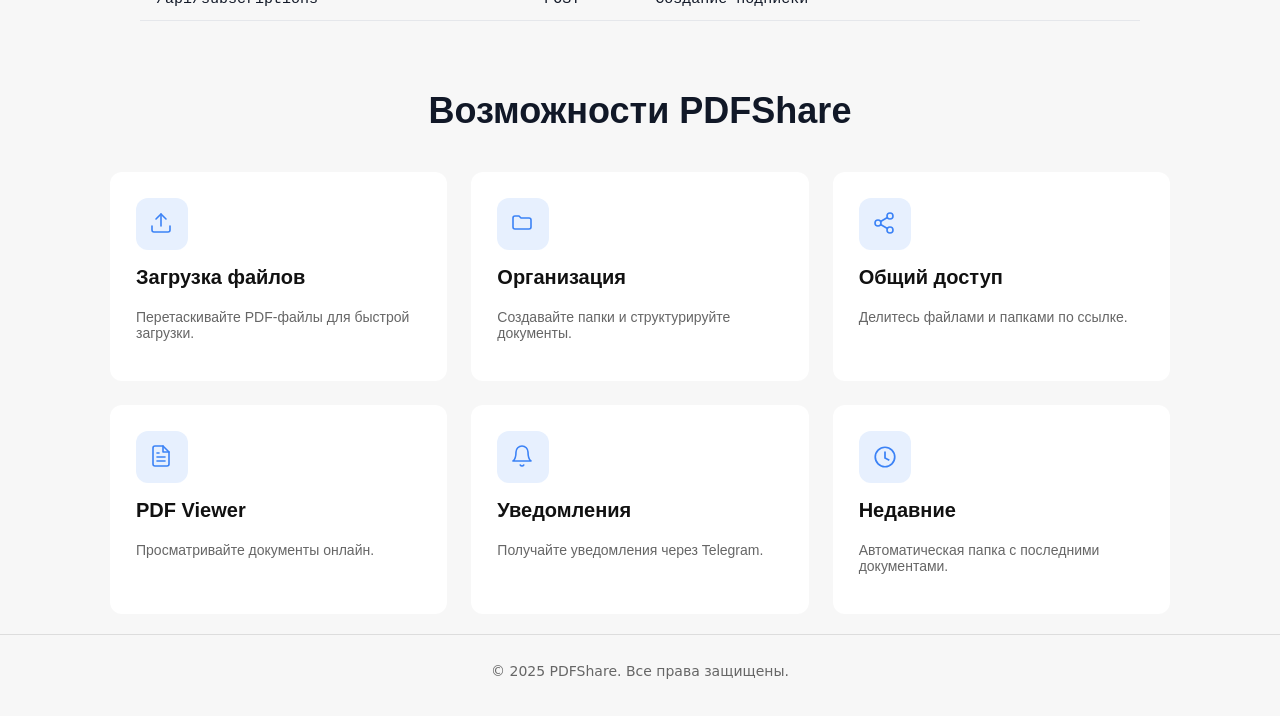
==== commit c964d161: "PDFShare" ====
--- a/index.html
+++ b/index.html
@@ -1,365 +1,282 @@
-<!DOCTYPE html>
-<html lang="en">
-
+<!doctype html>
+<html lang="ru">
 <head>
-    <meta charset="UTF-8">
-    <meta name="viewport" content="width=device-width, initial-scale=1.0">
-    <meta name="description" content="A portfolio is a demonstration of my work and projects.">
-    <meta name="keywords" content="portfolio, web development, projects, design">
-    <meta name="author" content="Maxim Vershinin">
-    <meta name="robots" content="index, follow">
-
-    <title>Portfolio</title>
-
-    <link rel="icon" href="assets/images/icon.ico" type="image/x-icon">
-    <link rel="stylesheet" href="assets/css/style.css">
-
-    <meta property="og:title" content="Portfolio">
-    <meta property="og:description" content="A portfolio is a demonstration of my work and projects.">
-    <meta property="og:image" content="assets/images/photo.png">
-    <meta property="og:url" content="https://maxthefirst.github.io/">
-    <meta property="og:type" content="website">
-
-    <link rel="stylesheet" href="assets/css/style.css">
-
-    <style>
-        /* math */
-        @font-face {
-            font-family: 'Heebo';
-            font-style: normal;
-            font-weight: 100 900;
-            font-display: swap;
-            src: url('assets/fonts/NGS6v5_NC0k9P9GKTbFzsQ.woff2') format('woff2');
-            unicode-range: U+0302-0303, U+0305, U+0307-0308, U+0310, U+0312, U+0315, U+031A, U+0326-0327, U+032C, U+032F-0330, U+0332-0333, U+0338, U+033A, U+0346, U+034D, U+0391-03A1, U+03A3-03A9, U+03B1-03C9, U+03D1, U+03D5-03D6, U+03F0-03F1, U+03F4-03F5, U+2016-2017, U+2034-2038, U+203C, U+2040, U+2043, U+2047, U+2050, U+2057, U+205F, U+2070-2071, U+2074-208E, U+2090-209C, U+20D0-20DC, U+20E1, U+20E5-20EF, U+2100-2112, U+2114-2115, U+2117-2121, U+2123-214F, U+2190, U+2192, U+2194-21AE, U+21B0-21E5, U+21F1-21F2, U+21F4-2211, U+2213-2214, U+2216-22FF, U+2308-230B, U+2310, U+2319, U+231C-2321, U+2336-237A, U+237C, U+2395, U+239B-23B7, U+23D0, U+23DC-23E1, U+2474-2475, U+25AF, U+25B3, U+25B7, U+25BD, U+25C1, U+25CA, U+25CC, U+25FB, U+266D-266F, U+27C0-27FF, U+2900-2AFF, U+2B0E-2B11, U+2B30-2B4C, U+2BFE, U+3030, U+FF5B, U+FF5D, U+1D400-1D7FF, U+1EE00-1EEFF;
-        }
-
-        /* symbols */
-        @font-face {
-            font-family: 'Heebo';
-            font-style: normal;
-            font-weight: 100 900;
-            font-display: swap;
-            src: url('assets/fonts/NGS6v5_NC0k9P9GYTbFzsQ.woff2') format('woff2');
-            unicode-range: U+0001-000C, U+000E-001F, U+007F-009F, U+20DD-20E0, U+20E2-20E4, U+2150-218F, U+2190, U+2192, U+2194-2199, U+21AF, U+21E6-21F0, U+21F3, U+2218-2219, U+2299, U+22C4-22C6, U+2300-243F, U+2440-244A, U+2460-24FF, U+25A0-27BF, U+2800-28FF, U+2921-2922, U+2981, U+29BF, U+29EB, U+2B00-2BFF, U+4DC0-4DFF, U+FFF9-FFFB, U+10140-1018E, U+10190-1019C, U+101A0, U+101D0-101FD, U+102E0-102FB, U+10E60-10E7E, U+1D2C0-1D2D3, U+1D2E0-1D37F, U+1F000-1F0FF, U+1F100-1F1AD, U+1F1E6-1F1FF, U+1F30D-1F30F, U+1F315, U+1F31C, U+1F31E, U+1F320-1F32C, U+1F336, U+1F378, U+1F37D, U+1F382, U+1F393-1F39F, U+1F3A7-1F3A8, U+1F3AC-1F3AF, U+1F3C2, U+1F3C4-1F3C6, U+1F3CA-1F3CE, U+1F3D4-1F3E0, U+1F3ED, U+1F3F1-1F3F3, U+1F3F5-1F3F7, U+1F408, U+1F415, U+1F41F, U+1F426, U+1F43F, U+1F441-1F442, U+1F444, U+1F446-1F449, U+1F44C-1F44E, U+1F453, U+1F46A, U+1F47D, U+1F4A3, U+1F4B0, U+1F4B3, U+1F4B9, U+1F4BB, U+1F4BF, U+1F4C8-1F4CB, U+1F4D6, U+1F4DA, U+1F4DF, U+1F4E3-1F4E6, U+1F4EA-1F4ED, U+1F4F7, U+1F4F9-1F4FB, U+1F4FD-1F4FE, U+1F503, U+1F507-1F50B, U+1F50D, U+1F512-1F513, U+1F53E-1F54A, U+1F54F-1F5FA, U+1F610, U+1F650-1F67F, U+1F687, U+1F68D, U+1F691, U+1F694, U+1F698, U+1F6AD, U+1F6B2, U+1F6B9-1F6BA, U+1F6BC, U+1F6C6-1F6CF, U+1F6D3-1F6D7, U+1F6E0-1F6EA, U+1F6F0-1F6F3, U+1F6F7-1F6FC, U+1F700-1F7FF, U+1F800-1F80B, U+1F810-1F847, U+1F850-1F859, U+1F860-1F887, U+1F890-1F8AD, U+1F8B0-1F8BB, U+1F8C0-1F8C1, U+1F900-1F90B, U+1F93B, U+1F946, U+1F984, U+1F996, U+1F9E9, U+1FA00-1FA6F, U+1FA70-1FA7C, U+1FA80-1FA89, U+1FA8F-1FAC6, U+1FACE-1FADC, U+1FADF-1FAE9, U+1FAF0-1FAF8, U+1FB00-1FBFF;
-        }
-
-        /* latin-ext */
-        @font-face {
-            font-family: 'Heebo';
-            font-style: normal;
-            font-weight: 100 900;
-            font-display: swap;
-            src: url('assets/fonts/NGS6v5_NC0k9P9H4TbFzsQ.woff2') format('woff2');
-            unicode-range: U+0100-02BA, U+02BD-02C5, U+02C7-02CC, U+02CE-02D7, U+02DD-02FF, U+0304, U+0308, U+0329, U+1D00-1DBF, U+1E00-1E9F, U+1EF2-1EFF, U+2020, U+20A0-20AB, U+20AD-20C0, U+2113, U+2C60-2C7F, U+A720-A7FF;
-        }
-
-        /* latin */
-        @font-face {
-            font-family: 'Heebo';
-            font-style: normal;
-            font-weight: 100 900;
-            font-display: swap;
-            src: url('assets/fonts/NGS6v5_NC0k9P9H2TbE.woff2') format('woff2');
-            unicode-range: U+0000-00FF, U+0131, U+0152-0153, U+02BB-02BC, U+02C6, U+02DA, U+02DC, U+0304, U+0308, U+0329, U+2000-206F, U+20AC, U+2122, U+2191, U+2193, U+2212, U+2215, U+FEFF, U+FFFD;
-        }
-
-        html {
-            scroll-behavior: smooth;
-        }
-
-        body {
-            margin: 0;
-            padding: 0;
-            font-family: 'Heebo', sans-serif;
-            font-weight: 400;
-            font-size: 16px;
-        }
-
-        *,
-        *:before,
-        *:after {
-            box-sizing: border-box;
-        }
-
-        h2 {
-            font-size: 22px;
-            font-weight: 400;
-            line-height: 60px;
-            letter-spacing: 0px;
-            vertical-align: bottom;
-            color: #142850;
-        }
-
-        div:has(h2) {
-            display: flex;
-            justify-content: space-between;
-            align-items: center;
-            width: 100%;
-        }
-
-        @media (max-width: 756px) {
-            div:has(h2) {
-                justify-content: center;
-            }
-
-            h2 {
-                font-size: 18px;
-            }
-        }
-
-        p {
-            color: #142850;
-            font-size: 16px;
-            margin-bottom: 20px;
-            padding-right: 50px;
-        }
-
-        .container {
-            display: flex;
-            width: 100%;
-            max-width: 1200px;
-            margin: 0 auto;
-            justify-content: space-between;
-            align-items: center;
-            padding-left: 50px;
-            padding-right: 50px;
-        }
-
-        @media (max-width: 756px) {
-            .container {
-                padding-left: 20px;
-                padding-right: 20px;
-            }
-        }
-    </style>
+  <meta charset="UTF-8">
+  <meta name="viewport" content="width=device-width, initial-scale=1.0">
+  <title>PDFShare — Landing</title>
+  <link rel="stylesheet" href="styles.css">
 </head>
-
-<body>
-    <header>
-        <div class="container">
-            <div class="header__inner">
-                <input type="checkbox" id="menu-toggle" class="menu-checkbox">
-                <label for="menu-toggle" class="menu-icon">☰</label>
-
-                <nav class="nav">
-                    <a href="#posts" class="nav__link">Blog</a>
-                    <a href="#works" class="nav__link">Works</a>
-                    <a href="#contact" class="nav__link">Contacts</a>
-                </nav>
-            </div>
+<body class="page">
+
+  <header class="hero">
+    <div class="hero__content">
+      <h1 class="hero__title">PDFShare</h1>
+      <p class="hero__subtitle">Делитесь документами легко</p>
+
+      <p class="hero__description">
+        Храните, систематизируйте и делитесь PDF-документами.
+        Получайте уведомления об обновлениях через Telegram.
+      </p>
+
+      <div class="hero__actions">
+        <a href="https://telegram.me/ttestpython_bot?start=auth" class="button button--primary hero__button">
+          <svg xmlns="http://www.w3.org/2000/svg" width="24" height="24" fill="currentColor">
+            <path d="M12 0C5.373 0 0 5.373 0 12s5.373 12 12 12 12-5.373 
+            12-12S18.627 0 12 0zm5.894 8.221l-1.97 9.28c-.145.658-.537.818-1.084.508l-3-2.21-1.446 
+            1.394c-.14.18-.357.295-.6.295l.213-3.054 5.56-5.022c.24-.213-.054-.334-.373-.121l-6.869 
+            4.326-2.96-.924c-.64-.203-.658-.64.135-.954l11.566-4.458c.538-.196 1.006.128.832.941z"/>
+          </svg>
+          Войти через Telegram
+        </a>
+      </div>
+
+      <p class="hero__note">Новый пользователь? Нажмите кнопку выше для регистрации</p>
+    </div>
+  </header>
+
+  <section class="section problem blue">
+    <div class="section__inner">
+      <h2 class="section__title">Проблемы</h2>
+      <div class="section__text">
+        <p><strong>В институте</strong> во время сессии часто нужно быстро получить обновлённый вариант билетов. </p>
+
+        <p><strong>На работе</strong> нужен отчёт от коллеги. Ты знаешь, что он его уже правит — но когда он закончит?
+        Где актуальная версия?</p>
+
+        <p><strong>При работе с проектами</strong> команда использует разные платформы: кто-то отправляет файлы в Telegram,
+        кто-то в Google Drive, кто-то по почте. Документы рассеиваются, теряются версии.</p>
+
+        <p>Есть решение!</p>
+      </div>
+    </div>
+  </section>
+
+  <section class="section solution">
+    <div class="section__inner">
+      <h2 class="section__title">Решение</h2>
+      <p class="section__text">
+        <strong>PDFShare</strong> — это удобное пространство для хранения, обновления и расшаривания PDF-документов
+        с автоматическими уведомлениями в Telegram.  
+        Вы просто загружаете файл, а все подписчики получают сообщение о новой версии.
+      </p>
+    </div>
+  </section>
+
+  <section class="section tech">
+    <div class="section__inner">
+      <h2 class="section__title">Техническое описание</h2>
+
+      <ul class="tech__list">
+        <li><strong>Frontend:</strong> React (TypeScript)</li>
+        <li><strong>Backend:</strong> Node.js (TypeScript)</li>
+        <li><strong>Хранилище:</strong> Google Cloud Storage</li>
+        <li><strong>База данных:</strong> PostgreSQL</li>
+        <li><strong>Авторизация:</strong> Telegram (одноразовые токены из бота)</li>
+        <li><strong>PDF Viewer:</strong> react-pdf</li>
+        <li><strong>Уведомления:</strong> Telegram Bot (webhook mode)</li>
+      </ul>
+
+    </div>
+  </section>
+
+  <section class="section usecases">
+    <div class="section__inner">
+      <h2 class="section__title">Пользовательские сценарии</h2>
+
+      <div class="usecases__grid">
+
+        <article class="usecase-card">
+          <h3 class="usecase-card__title">📘 Студент</h3>
+          <p class="usecase-card__text">
+            Загружает билеты/работы, делится ссылкой с группой.  
+            Преподаватель внёс правки в программу — студент загружает новую версию, а всем подписчикам приходит уведомление в Telegram.
+          </p>
+        </article>
+
+        <article class="usecase-card">
+          <h3 class="usecase-card__title">📊 Офисный сотрудник</h3>
+          <p class="usecase-card__text">
+            Делится отчётом с отделом.  
+            При обновлении файла коллеги получают уведомления — больше никаких «скинь ещё раз»/«ГДЕ ОТЧЕТ!?».
+          </p>
+        </article>
+
+        <article class="usecase-card">
+          <h3 class="usecase-card__title">🤝 Команда проекта</h3>
+          <p class="usecase-card__text">
+            Хранит договоры, спецификации, схемы.  
+            Папки можно расшаривать публично или точечно по подписке.
+          </p>
+        </article>
+
+      </div>
+
+    </div>
+  </section>
+
+  <!-- API -->
+  <section class="section api">
+    <div class="section__inner">
+      <h2 class="section__title">Описание API</h2>
+
+      <p class="section__subtitle">Основные endpoints</p>
+
+      <table class="api-table">
+        <thead>
+          <tr>
+            <th>Endpoint</th>
+            <th>Method</th>
+            <th>Description</th>
+          </tr>
+        </thead>
+        <tbody>
+          <tr>
+            <td>/api/auth/telegram-login/:token</td>
+            <td>GET</td>
+            <td>Логин пользователя по одноразовому токену</td>
+          </tr>
+          <tr>
+            <td>/api/auth/me</td>
+            <td>GET</td>
+            <td>Получение данных текущего пользователя</td>
+          </tr>
+          <tr>
+            <td>/api/folders</td>
+            <td>GET</td>
+            <td>Список папок пользователя</td>
+          </tr>
+          <tr>
+            <td>/api/folders</td>
+            <td>POST</td>
+            <td>Создание новой папки</td>
+          </tr>
+          <tr>
+            <td>/api/folders/:id</td>
+            <td>DELETE</td>
+            <td>Удаление папки</td>
+          </tr>
+          <tr>
+            <td>/api/files</td>
+            <td>POST</td>
+            <td>Загрузка файла</td>
+          </tr>
+          <tr>
+            <td>/api/files/:id</td>
+            <td>GET</td>
+            <td>Получение файла</td>
+          </tr>
+          <tr>
+            <td>/api/files/:id/share</td>
+            <td>POST</td>
+            <td>Поделиться файлом</td>
+          </tr>
+          <tr>
+            <td>/api/subscriptions</td>
+            <td>POST</td>
+            <td>Создание подписки</td>
+          </tr>
+        </tbody>
+      </table>      
+    </div>
+  </section>
+
+  <section class="section">
+    <div class="section__inner">
+        <h2 class="section__title">Возможности PDFShare</h2>
+
+        <div class="features__grid">
+
+            <article class="feature-card">
+            <div class="feature-card__icon">
+                <svg xmlns="http://www.w3.org/2000/svg" width="24" height="24" fill="none" 
+                    stroke="currentColor" stroke-width="2" stroke-linecap="round" stroke-linejoin="round">
+                <path d="M21 15v4a2 2 0 0 1-2 2H5a2 2 0 0 1-2-2v-4"/>
+                <polyline points="17 8 12 3 7 8"/>
+                <line x1="12" y1="3" x2="12" y2="15"/>
+                </svg>
+
+            </div>
+            <h3 class="feature-card__title">Загрузка файлов</h3>
+            <p class="feature-card__text">Перетаскивайте PDF-файлы для быстрой загрузки.</p>
+            </article>
+
+            <article class="feature-card">
+            <div class="feature-card__icon">
+                <svg xmlns="http://www.w3.org/2000/svg" width="24" height="24" fill="none"
+                stroke="currentColor" stroke-width="2" stroke-linecap="round" stroke-linejoin="round">
+                <path d="M3 7a2 2 0 0 1 2-2h4l2 2h8a2 2 0 0 1 2 2v7a2 2 0 0 1-2 2H5a2 2 0 0 1-2-2Z"/>
+                </svg>
+
+            </div>
+            <h3 class="feature-card__title">Организация</h3>
+            <p class="feature-card__text">Создавайте папки и структурируйте документы.</p>
+            </article>
+
+            <article class="feature-card">
+            <div class="feature-card__icon">
+                <svg xmlns="http://www.w3.org/2000/svg" width="24" height="24" fill="none"
+        stroke="currentColor" stroke-width="2" stroke-linecap="round" stroke-linejoin="round">
+    <circle cx="18" cy="5" r="3"/>
+    <circle cx="6" cy="12" r="3"/>
+    <circle cx="18" cy="19" r="3"/>
+    <line x1="8.6" y1="13.5" x2="15.4" y2="17.5"/>
+    <line x1="15.4" y1="6.5" x2="8.6" y2="10.5"/>
+    </svg>
+
+            </div>
+            <h3 class="feature-card__title">Общий доступ</h3>
+            <p class="feature-card__text">Делитесь файлами и папками по ссылке.</p>
+            </article>
+
+            <article class="feature-card">
+            <div class="feature-card__icon">
+                <svg xmlns="http://www.w3.org/2000/svg" width="24" height="24" fill="none"
+        stroke="currentColor" stroke-width="2" stroke-linecap="round" stroke-linejoin="round">
+    <path d="M14 2H6a2 2 0 0 0-2 2v16a2 2 0 0 0 2 2h12a2 2 0 0 0 2-2V8Z"/>
+    <polyline points="14 2 14 8 20 8"/>
+    <line x1="16" y1="13" x2="8" y2="13"/>
+    <line x1="16" y1="17" x2="8" y2="17"/>
+    <line x1="10" y1="9" x2="8" y2="9"/>
+    </svg>
+
+            </div>
+            <h3 class="feature-card__title">PDF Viewer</h3>
+            <p class="feature-card__text">Просматривайте документы онлайн.</p>
+            </article>
+
+            <article class="feature-card">
+            <div class="feature-card__icon">
+                <svg xmlns="http://www.w3.org/2000/svg" width="24" height="24" fill="none"
+        stroke="currentColor" stroke-width="2" stroke-linecap="round" stroke-linejoin="round">
+    <path d="M18 8a6 6 0 1 0-12 0c0 7-3 9-3 9h18s-3-2-3-9"/>
+    <path d="M13.73 21a2 2 0 0 1-3.46 0"/>
+    </svg>
+
+            </div>
+            <h3 class="feature-card__title">Уведомления</h3>
+            <p class="feature-card__text">Получайте уведомления через Telegram.</p>
+            </article>
+
+            <article class="feature-card">
+            <div class="feature-card__icon">
+                <svg viewBox="0 0 24 24">
+                <circle cx="12" cy="12" r="9"></circle>
+                <path d="M12 7v6l4 2"></path>
+                </svg>
+            </div>
+            <h3 class="feature-card__title">Недавние</h3>
+            <p class="feature-card__text">Автоматическая папка с последними документами.</p>
+            </article>
+
         </div>
-    </header>
-
-    <section class="intro">
-        <div class="container">
-            <div class="intro__inner">
-                <div class="intro__content">
-                    <h1 class="intro__title">Hi, I am John, Creative Technologist</h1>
-                    <p class="intro__text">Amet minim mollit non deserunt ullamco est sit aliqua dolor do amet sint.
-                        Velit officia consequat duis enim velit mollit. Exercitation veniam consequat sunt nostrud amet.
-                    </p>
-                    <a href="#" class="button intro__button">Download Resume</a>
-                </div>
-                <div class="intro__photo">
-                    <div class="intro__photo-bg"></div>
-                    <img src="assets/images/photo.webp" alt="avatar">
-                </div>
-            </div>
-        </div>
-    </section>
-
-    <div class="posts" id="posts">
-        <div class="container">
-            <div class="posts__inner">
-                <div class="posts__header">
-                    <h2 class="posts__title">Recent posts</h2>
-                    <a href="#" class="posts__link">View all</a>
-                </div>
-                <div class="posts__content">
-                    <div class="post">
-                        <h3 class="post__title">Post Title 1</h3>
-                        <div class="post__info">
-                            <span class="post__date">March 21, 2025</span>
-                            <span class="post__separator">|</span>
-                            <span class="post__category">Technology</span>
-                        </div>
-                        <p class="post__description">Amet minim mollit non deserunt ullamco est sit aliqua dolor do amet
-                            sint. Velit officia consequat duis enim velit mollit. Exercitation veniam consequat sunt
-                            nostrud amet.</p>
-                    </div>
-                    <div class="post">
-                        <h3 class="post__title">Post Title 2</h3>
-                        <div class="post__info">
-                            <span class="post__date">March 21, 2025</span>
-                            <span class="post__separator">|</span>
-                            <span class="post__category">Technology</span>
-                        </div>
-                        <p class="post__description">Amet minim mollit non deserunt ullamco est sit aliqua dolor do amet
-                            sint. Velit officia consequat duis enim velit mollit. Exercitation veniam consequat sunt
-                            nostrud amet.</p>
-                    </div>
-                </div>
-            </div>
-        </div>
-    </div>
-    <div class="works" id="works">
-        <div class="container">
-            <div class="works__inner">
-                <div class="works__header">
-                    <h2 class="works__title">Featured works</h2>
-                </div>
-                <div class="works__content">
-                    <div class="work">
-                        <img src="assets/images/works/work1.png" alt="work" class="work__image">
-                        <div class="work__text">
-                            <h3 class="work__title">Designing Dashboards</h3>
-                            <div class="work__info">
-                                <span class="work__year">2020</span>
-                                <span class="work__category">Dashboard</span>
-                            </div>
-                            <p class="work__description">
-                                Amet minim mollit non deserunt ullamco est sit aliqua dolor do amet sint. Velit officia
-                                consequat duis enim velit mollit.
-                            </p>
-                        </div>
-                    </div>
-                    <div class="work">
-                        <img src="assets/images/works/work2.png" alt="work" class="work__image">
-                        <div class="work__text">
-                            <h3 class="work__title">Designing Dashboards 1</h3>
-                            <div class="work__info">
-                                <span class="work__year">2021</span>
-                                <span class="work__category">Dashboard</span>
-                            </div>
-                            <p class="work__description">
-                                Amet minim mollit non deserunt ullamco est sit aliqua dolor do amet sint. Velit officia
-                                consequat duis enim velit mollit. 1
-                            </p>
-                        </div>
-                    </div>
-                    <div class="work">
-                        <img src="assets/images/works/work3.png" alt="work" class="work__image">
-                        <div class="work__text">
-                            <h3 class="work__title">Designing Dashboards 2</h3>
-                            <div class="work__info">
-                                <span class="work__year">2022</span>
-                                <span class="work__category">Dashboard 2</span>
-                            </div>
-                            <p class="work__description">
-                                Amet minim mollit non deserunt ullamco est sit aliqua dolor do amet sint. Velit officia
-                                consequat duis enim velit mollit. 2
-                            </p>
-                        </div>
-                    </div>
-                </div>
-            </div>
-        </div>
-    </div>
-
-    <div class="pop_up gallery__pop_up">
-        <div class="arrow arrow__left">&larr;</div>
-        <div class="pop_up_container gallery__container">
-            <div class="pop_up__body gallery__body">
-                <img src="assets/images/works/work1.png" alt="work" class="work__image gallery__image">
-                <div class="work__text gallery__text">
-                    <h3 class="work__title gallery__title">Designing Dashboards</h3>
-                    <div class="work__info gallery__info">
-                        <span class="work__year gallery__year">2020</span>
-                        <span class="work__category gallery__category">DAG</span>
-                    </div>
-                    <p class="work__description gallery__description">Amet minim mollit non deserunt ullamco est sit aliqua dolor do amet sint. Velit officia
-                        consequat duis enim velit mollit. 2</p>
-                </div>
-            </div>
-        </div>
-        <div class="arrow arrow__right">&rarr;</div>
-        <div class="pop_up__close gallery__close">&#10006;</div>
-    </div>    
-
-    <div class="contact" id="contact">
-        <div class="container">
-            <div class="contact__inner">
-                <div class="contact__header">
-                    <h2 class="contact__title">Get in Touch</h2>
-                </div>
-                <div class="contact__content">
-                    <a href="#" class="button contact__open__button">Open form</a>    
-                </div>
-            </div>
-        </div>
-    </div>
-
-    <div class="pop_up form__pop_up">
-        <div class="pop_up_container form__container">
-            <div class="pop_up__body form__body">
-                <h3 class="form__title">Contact Us</h3>
-                <form action="#" method="post" class="contact__form">
-                    <div class="form__group">
-                        <label for="name">Name</label>
-                        <div class="error-message" id="error-name"></div>
-                        <input type="text" id="name" name="name" placeholder="Your Name">
-                    </div>
-                    <div class="form__group">
-                        <label for="email">Email</label>
-                        <div class="error-message" id="error-email"></div>
-                        <input type="text" id="email" name="email" placeholder="Your Email">
-                    </div>
-                    <div class="form__group">
-                        <label for="message">Message</label>
-                        <div class="error-message" id="error-message"></div>
-                        <textarea id="message" name="message" placeholder="Your Message"></textarea>
-                    </div>                    
-                    <button type="submit" class="button contact__button">Send Message</button>
-                </form>
-            </div>
-        </div>
-        <div class="pop_up__close form__close">&#10006;</div>
-    </div>    
-
-    <div class="timer">
-        <div class="container">
-          <div class="timer__inner">
-            <div class="timer__header">
-                <h2 class="timer__title">Time until the end of MIPT</h2>
-            </div>
-            <div class="timer__content">
-                <p class="timer__text"></p>
-                <div class="progress__inner">
-                    <svg class="progress_bar" width="100%" height="10">
-                        <rect x="0" y="0" width="100%" height="10" fill="white"/>
-                        <rect class="progress_bar_animate" x="0" y="0" width="100%" height="10" fill="none" stroke="#142850" stroke-width="10"/>
-                    </svg>
-                </div>
-            </div>
-          </div>  
-        </div>
-    </div>
-
-    <div class="end">
-        <div class="container">
-            <div class="end__inner">
-                <div class="end__icons">
-                    <a href="#">
-                        <img src="assets/images/end_block/fb.png" alt="facebook">
-                    </a>
-                    <a href="#">
-                        <img src="assets/images/end_block/insta.png" alt="instagram">
-                    </a>
-                    <a href="#">
-                        <img src="assets/images/end_block/tw.png" alt="twitter">
-                    </a>
-                    <a href="#">
-                        <img src="assets/images/end_block/Linkedin.png" alt="Linkedin">
-                    </a>
-                </div>
-                <div class="end__content">
-                    <p class="end__text">Copyright ©2020 All rights reserved</p>
-                </div>
-            </div>
-        </div>
-    </div>
-
-    <script type="module" src="js/main.js"></script>
+    </div>
+  </section>
+
+  <footer class="footer">
+    <div class="footer__content">
+      © 2025 PDFShare. Все права защищены.
+    </div>
+  </footer>
+
 </body>
-
-</html>+</html>
--- a/styles.css
+++ b/styles.css
@@ -0,0 +1,358 @@
+
+:root {
+  --color-background: #f7f7f7;
+  --color-foreground: #111;
+  --color-muted: #666;
+  --color-primary: #3b82f6;
+  --color-primary-hover: hsl(217, 91%, 52%);
+  --color-card-bg: #fff;
+
+  --radius: 12px;
+  --shadow-elevate: 0 12px 28px rgba(0, 0, 0, 0.12);
+}
+
+body.page {
+  margin: 0;
+  font-family: system-ui, sans-serif;
+  background: var(--color-background);
+  color: var(--color-foreground);
+}
+
+.hero {
+  display: flex;
+  align-items: center;
+  justify-content: center;
+  min-height: 70vh;
+  padding: 30px 20px;
+}
+
+.hero__content {
+  max-width: 640px;
+  text-align: center;
+}
+
+.hero__title {
+  font-size: 56px;
+  font-weight: 600;
+}
+
+.hero__subtitle {
+  font-size: 26px;
+  color: var(--color-muted);
+  margin-top: 10px;
+}
+
+.hero__description {
+  margin-top: 28px;
+  font-size: 18px;
+  color: var(--color-muted);
+}
+
+.hero__actions {
+  margin-top: 40px;
+  color: white;
+}
+
+.hero__button {
+  display: inline-flex;
+  align-items: center;
+  gap: 10px;
+}
+
+.hero__note {
+  margin-top: 16px;
+  color: var(--color-muted);
+  font-size: 14px;
+}
+
+.button {
+  padding: 14px 28px;
+  border-radius: var(--radius);
+  font-size: 16px;
+  font-weight: 500;
+  text-decoration: none;
+  cursor: pointer;
+  transition: background .2s;
+}
+
+.button--primary {
+  background: var(--color-primary);
+  border: 1px solid #ddd;
+  color: var(--color-foreground);
+}
+
+.button--primary:hover {
+  background: var(--color-primary-hover);
+}
+
+.button__icon {
+  width: 20px;
+  height: 20px;
+}
+
+.section {
+	width: 100%;
+	padding: 20px;
+	box-sizing: border-box;
+	font-family: 'Inter', sans-serif;
+}
+
+.section__inner {
+  max-width: 1100px;
+  margin: 0 auto;
+  padding: 0 20px;
+  box-sizing: border-box;
+}
+
+.section__title {
+  text-align: center;
+  font-size: 36px;
+  font-weight: 700;
+  margin-bottom: 40px;
+  color: #111827;
+}
+
+.section__subtitle {
+  text-align: center;
+  font-size: 18px;
+  color: #6b7280;
+  margin-bottom: 40px;
+}
+
+.section__text p {
+  font-size: 20px;
+  line-height: 1.8;
+  margin-bottom: 24px;
+  color: #374151;
+}
+
+.section__text p strong {
+  color: #1d4ed8;
+  font-weight: 700;
+}
+
+@keyframes fadeInUp {
+  0% {
+    opacity: 0;
+    transform: translateY(20px);
+  }
+  100% {
+    opacity: 1;
+    transform: translateY(0);
+  }
+}
+
+.section__text p {
+  animation: fadeInUp 0.6s ease forwards;
+}
+
+/* Адаптивность */
+@media (max-width: 768px) {
+  .section__title {
+    font-size: 28px;
+  }
+
+  .section__text p {
+    font-size: 18px;
+  }
+}
+
+@media (max-width: 480px) {
+  .section__title {
+    font-size: 24px;
+  }
+
+  .section__text p {
+    font-size: 16px;
+  }
+}
+
+.blue {
+  background: linear-gradient(135deg, #1e3a8a, #3b82f6);
+  color: #f3f4f6;
+  padding: 80px 20px;
+}
+
+.problem.blue .section__text p {
+  color: #e0e7ff;
+}
+
+.problem.blue .section__text p strong {
+  color: #e0e7ff;
+}
+
+.solution {
+  border-radius: 16px;
+  padding: 80px 20px;
+}
+
+.solution .section__text {
+  font-size: 20px;
+  color: #111827;
+  line-height: 1.8;
+}
+
+.tech__list {
+list-style: none;
+padding: 0;
+margin: 0;
+}
+
+.tech__list li {
+	font-size: 20px;
+	line-height: 1.6;
+	padding-left: 28px;
+	position: relative;
+	margin-bottom: 14px;
+}
+
+.tech__list li::before {
+	content: "";
+	width: 10px;
+	height: 10px;
+	background: var(--color-primary);
+	border-radius: 50%;
+	position: absolute;
+	left: 0;
+	top: 10px;
+}
+
+.tech__list li strong {
+	font-weight: 700;
+	color: #111827;
+}
+
+.usecases__grid {
+	display: grid;
+	grid-template-columns: repeat(auto-fit, minmax(280px, 1fr));
+	gap: 24px;
+	margin: 0;
+}
+
+.usecase-card {
+	background: #ffffff;
+	border-radius: 12px;
+	padding: 24px 20px;
+	box-shadow: 0 4px 12px rgba(0,0,0,0.08);
+	transition: transform 0.3s ease, box-shadow 0.3s ease;
+}
+
+.usecase-card:hover {
+	transform: translateY(-6px);
+	box-shadow: 0 8px 20px rgba(0,0,0,0.12);
+}
+
+.usecase-card__title {
+	font-size: 22px;
+	font-weight: 700;
+	margin-bottom: 12px;
+	display: flex;
+	align-items: center;
+	gap: 8px;
+}
+
+.usecase-card__text {
+	font-size: 16px;
+	line-height: 1.6;
+	color: #374151;
+	white-space: pre-line; 
+}
+
+/* Таблица API */
+.api-table {
+  width: 100%;
+  border-collapse: collapse;
+  margin: 0 auto;
+  max-width: 1000px;
+}
+
+.api-table th,
+.api-table td {
+  text-align: left;
+  padding: 12px 16px;
+  border-bottom: 1px solid #e5e7eb;
+}
+
+.api-table th {
+  background-color: #e0e7ff;
+  color: #1e3a8a;
+  font-weight: 600;
+  font-size: 16px;
+}
+
+.api-table td {
+  font-family: 'Fira Code', monospace;
+  font-size: 15px;
+  color: #111827;
+}
+
+.api-table tr:hover {
+  background-color: #fef3c7;
+}
+
+@media (max-width: 600px) {
+  .api-table th,
+  .api-table td {
+    padding: 10px 8px;
+    font-size: 14px;
+  }
+}
+
+.features__grid {
+  display: grid;
+  gap: 24px;
+  grid-template-columns: repeat(auto-fit, minmax(280px, 1fr));
+}
+
+.feature-card {
+  background: var(--color-card-bg);
+  border-radius: var(--radius);
+  padding: 26px;
+  transition: transform .2s, box-shadow .2s;
+}
+
+.feature-card:hover {
+  transform: translateY(-6px);
+  box-shadow: var(--shadow-elevate);
+}
+
+.feature-card__icon {
+  width: 52px;
+  height: 52px;
+  border-radius: var(--radius);
+  background: rgba(59, 130, 246, 0.12);
+  display: flex;
+  align-items: center;
+  justify-content: center;
+}
+
+.feature-card__icon svg {
+  width: 26px;
+  height: 26px;
+  stroke: var(--color-primary);
+  stroke-width: 1.6;
+  fill: none;
+}
+
+.feature-card__title {
+  margin-top: 16px;
+  font-size: 20px;
+  font-weight: 600;
+}
+
+.feature-card__text {
+  margin-top: 10px;
+  color: var(--color-muted);
+  font-size: 14px;
+}
+
+.footer {
+  border-top: 1px solid #ddd;
+  padding: 28px 20px;
+}
+
+.footer__content {
+  text-align: center;
+  font-size: 14px;
+  color: var(--color-muted);
+}
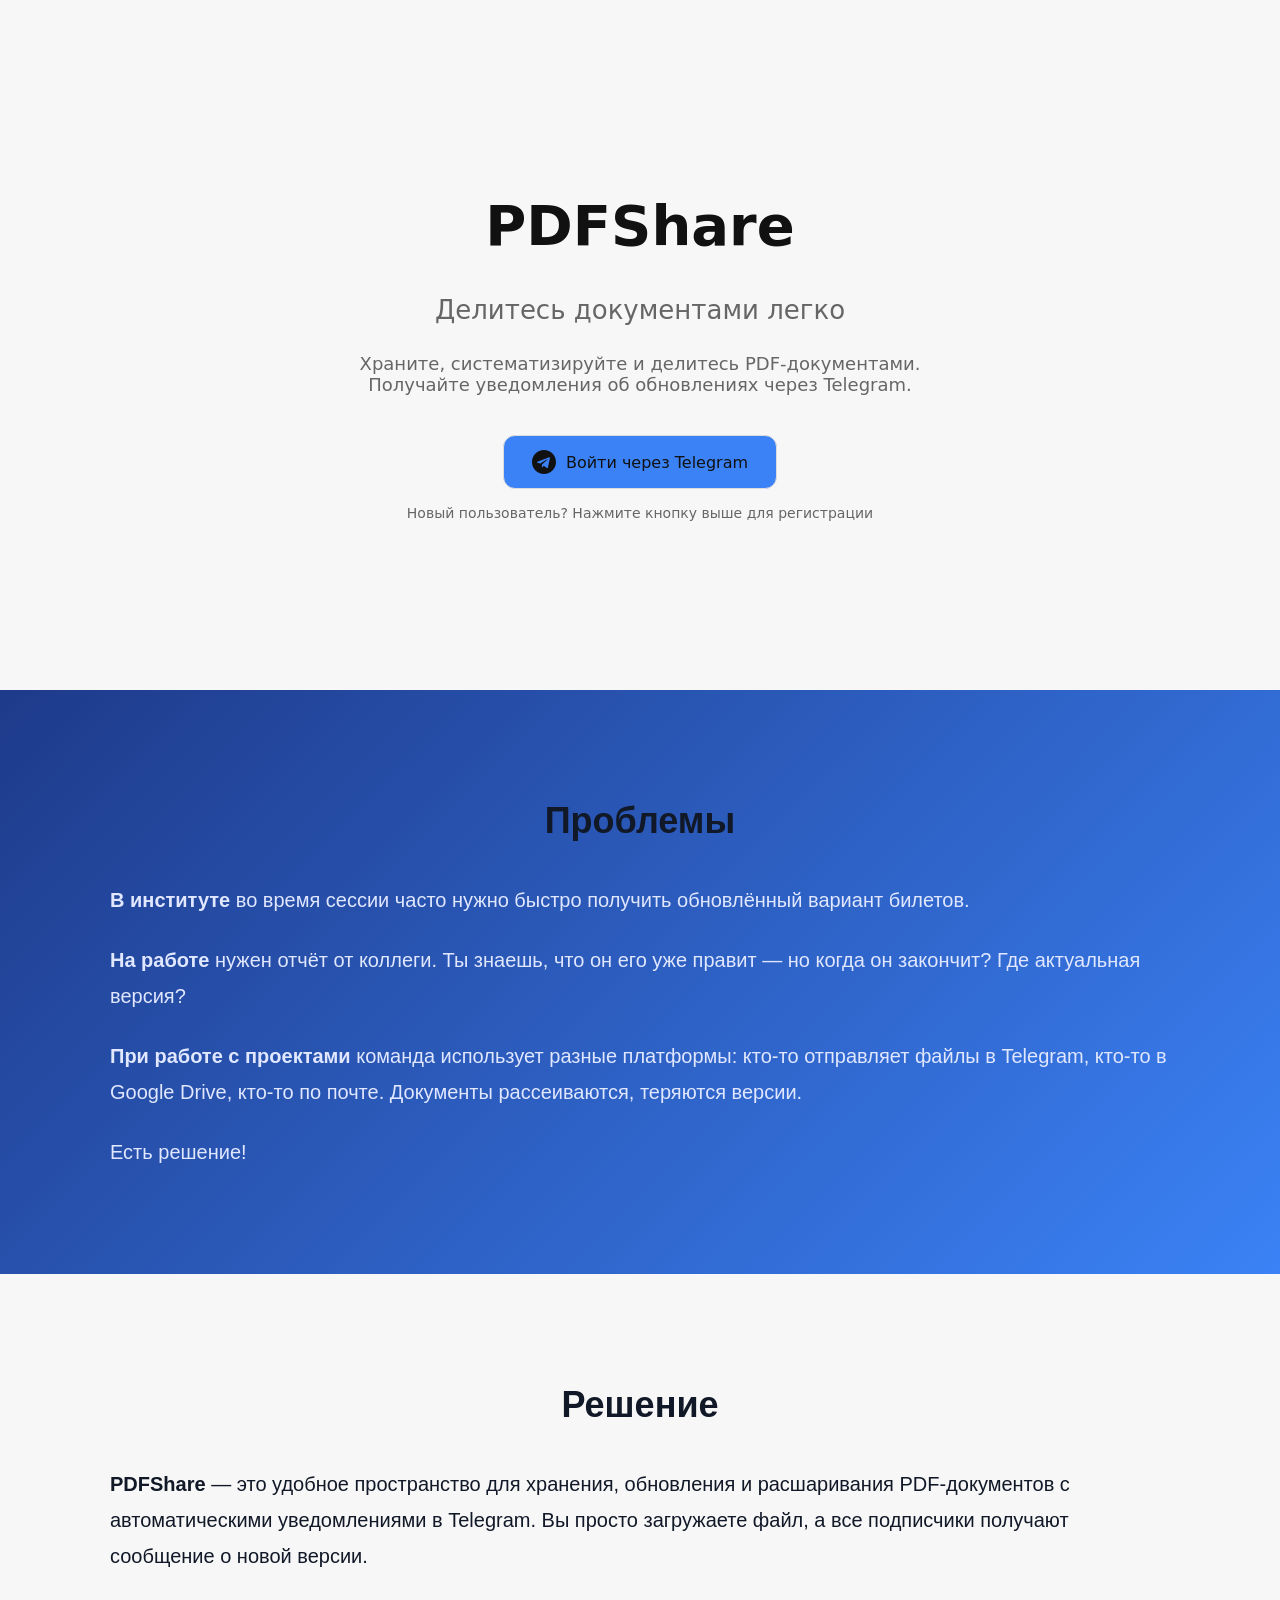
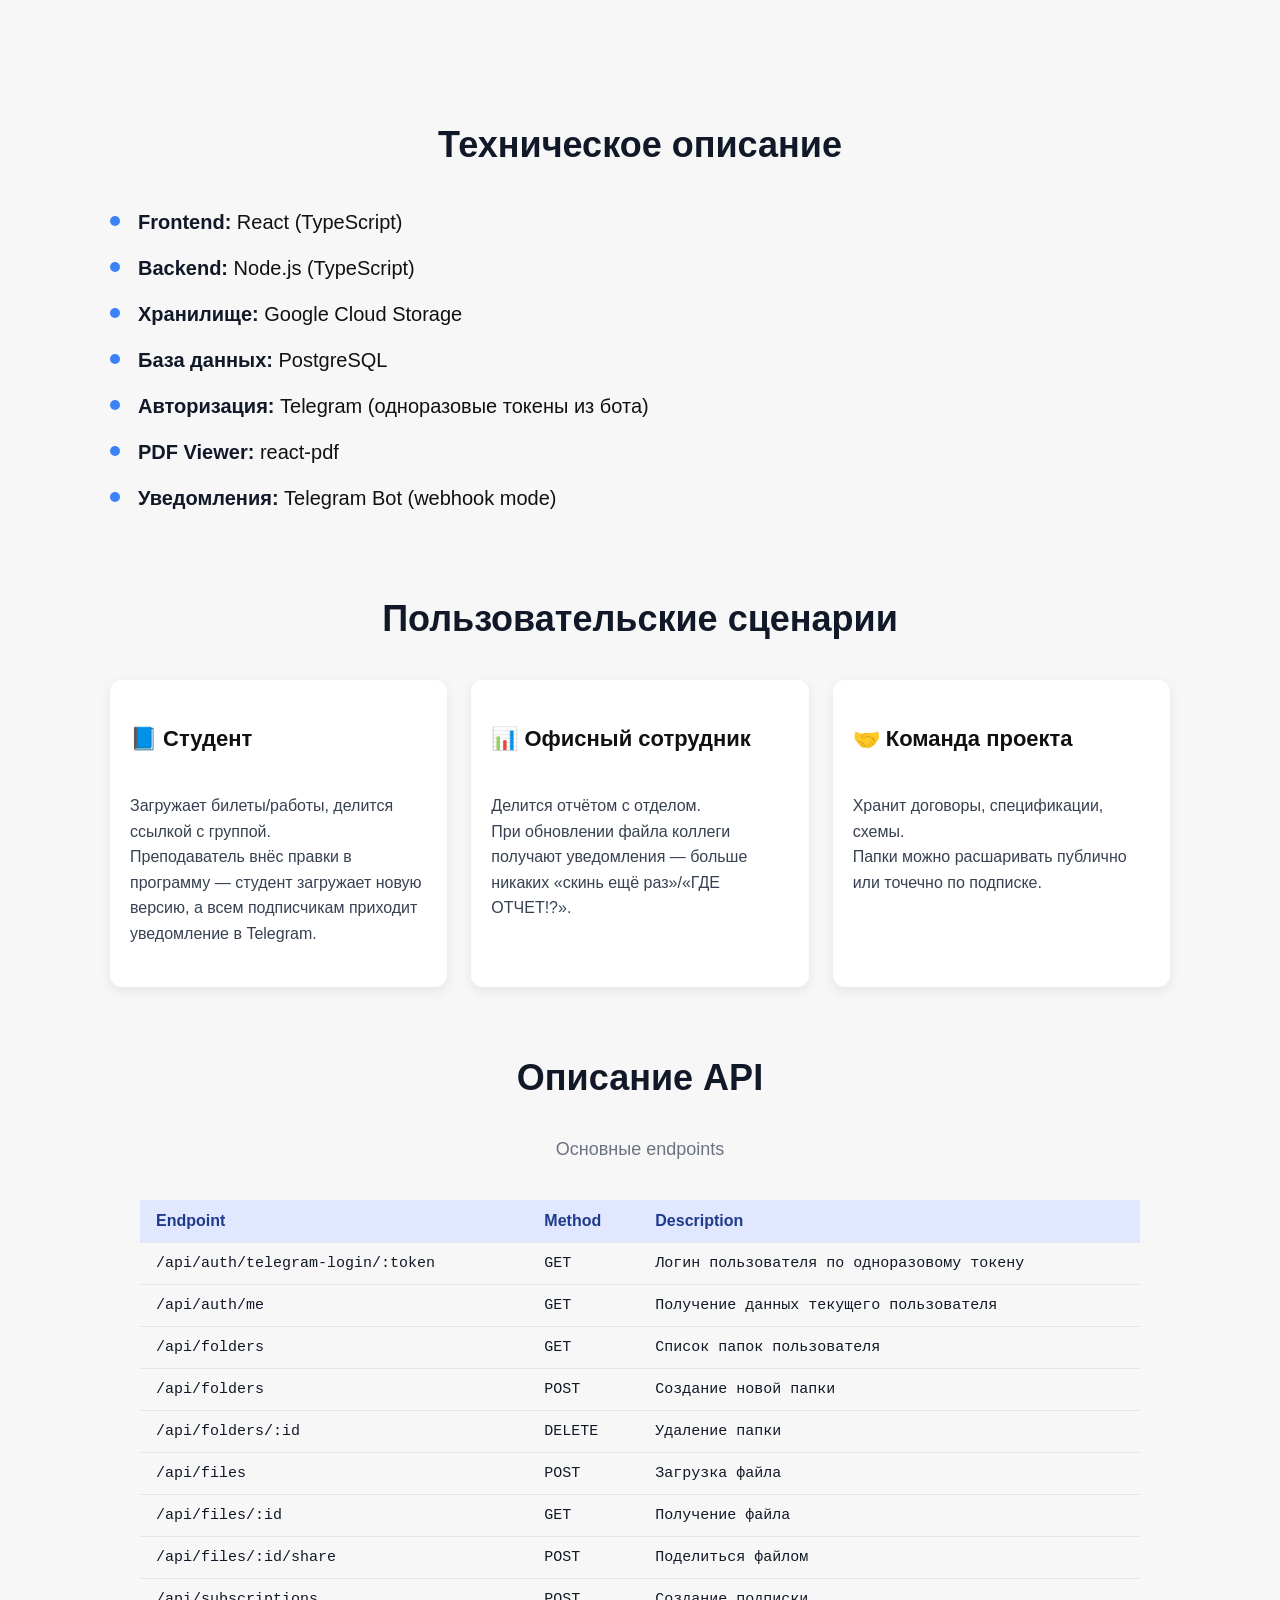
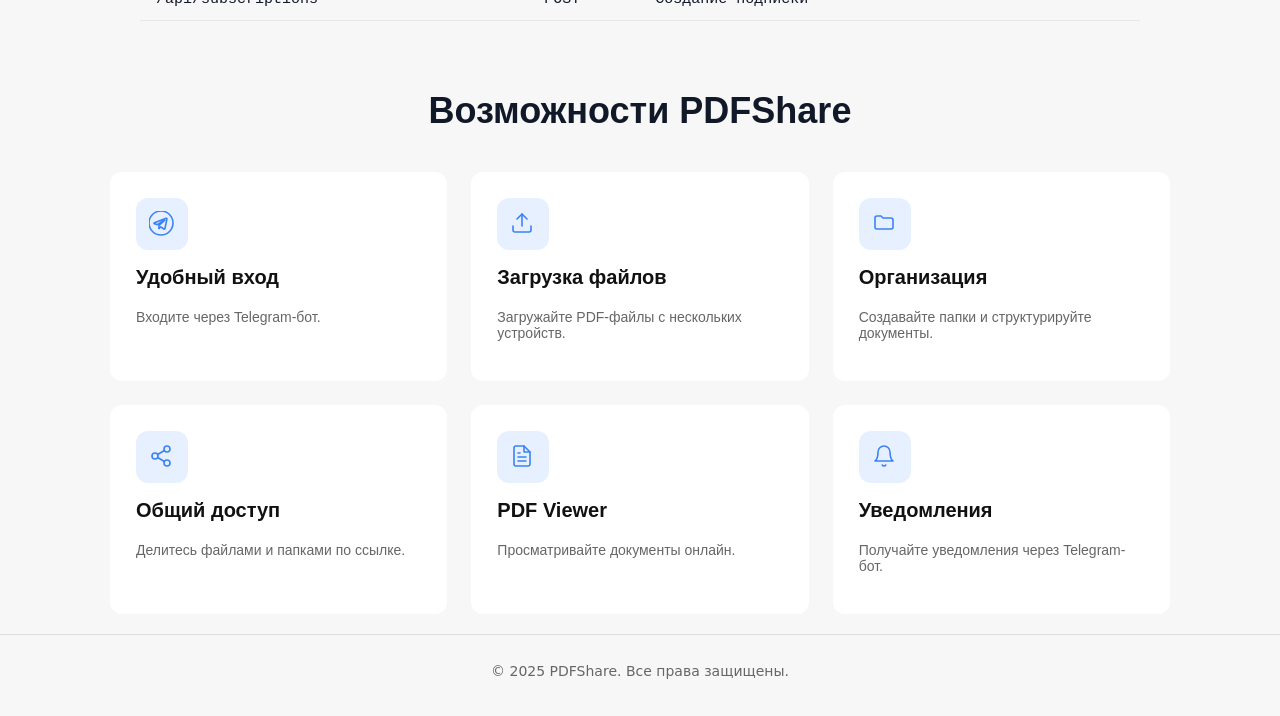
==== commit 8a4cfcd6: "edit features" ====
--- a/index.html
+++ b/index.html
@@ -3,7 +3,8 @@
 <head>
   <meta charset="UTF-8">
   <meta name="viewport" content="width=device-width, initial-scale=1.0">
-  <title>PDFShare — Landing</title>
+  <title>PDFShare</title>
+  <link rel="icon" href="pdf.ico" type="image/x-icon">
   <link rel="stylesheet" href="styles.css">
 </head>
 <body class="page">
@@ -185,7 +186,22 @@
         <h2 class="section__title">Возможности PDFShare</h2>
 
         <div class="features__grid">
-
+                
+            <article class="feature-card">
+            <div class="feature-card__icon">
+                <svg xmlns="http://www.w3.org/2000/svg" width="24" height="24" fill="none" 
+                    stroke="currentColor" stroke-width="2" stroke-linecap="round" stroke-linejoin="round">
+                    <path d="M12 0C5.373 0 0 5.373 0 12s5.373 12 12 12 12-5.373 
+                    12-12S18.627 0 12 0zm5.894 8.221l-1.97 9.28c-.145.658-.537.818-1.084.508l-3-2.21-1.446 
+                    1.394c-.14.18-.357.295-.6.295l.213-3.054 5.56-5.022c.24-.213-.054-.334-.373-.121l-6.869 
+                    4.326-2.96-.924c-.64-.203-.658-.64.135-.954l11.566-4.458c.538-.196 1.006.128.832.941z"/>
+                  </svg>
+                </svg>
+
+            </div>
+            <h3 class="feature-card__title">Удобный вход</h3>
+            <p class="feature-card__text">Входите через Telegram-бот.</p>
+            </article>  
             <article class="feature-card">
             <div class="feature-card__icon">
                 <svg xmlns="http://www.w3.org/2000/svg" width="24" height="24" fill="none" 
@@ -197,7 +213,7 @@
 
             </div>
             <h3 class="feature-card__title">Загрузка файлов</h3>
-            <p class="feature-card__text">Перетаскивайте PDF-файлы для быстрой загрузки.</p>
+            <p class="feature-card__text">Загружайте PDF-файлы с нескольких устройств.</p>
             </article>
 
             <article class="feature-card">
@@ -254,19 +270,7 @@
 
             </div>
             <h3 class="feature-card__title">Уведомления</h3>
-            <p class="feature-card__text">Получайте уведомления через Telegram.</p>
-            </article>
-
-            <article class="feature-card">
-            <div class="feature-card__icon">
-                <svg viewBox="0 0 24 24">
-                <circle cx="12" cy="12" r="9"></circle>
-                <path d="M12 7v6l4 2"></path>
-                </svg>
-            </div>
-            <h3 class="feature-card__title">Недавние</h3>
-            <p class="feature-card__text">Автоматическая папка с последними документами.</p>
-            </article>
+            <p class="feature-card__text">Получайте уведомления через Telegram-бот.</p>
 
         </div>
     </div>
